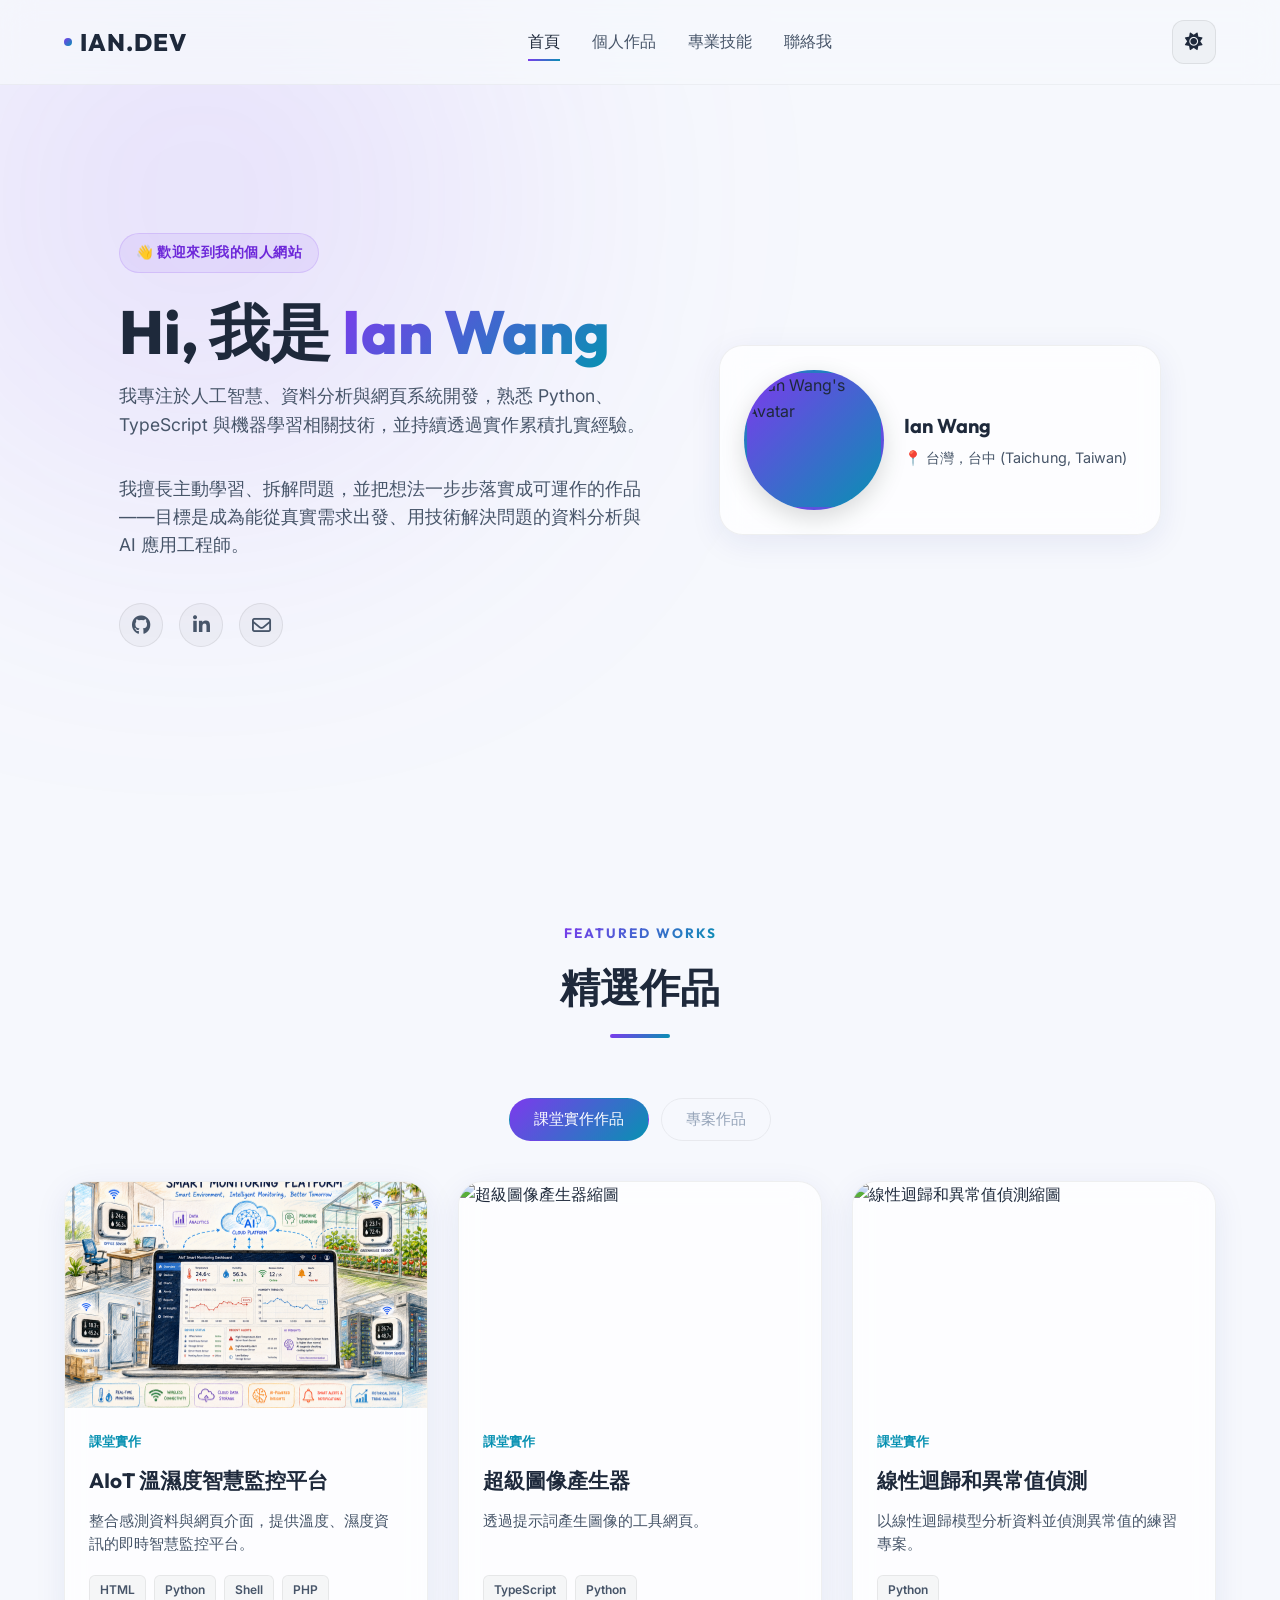
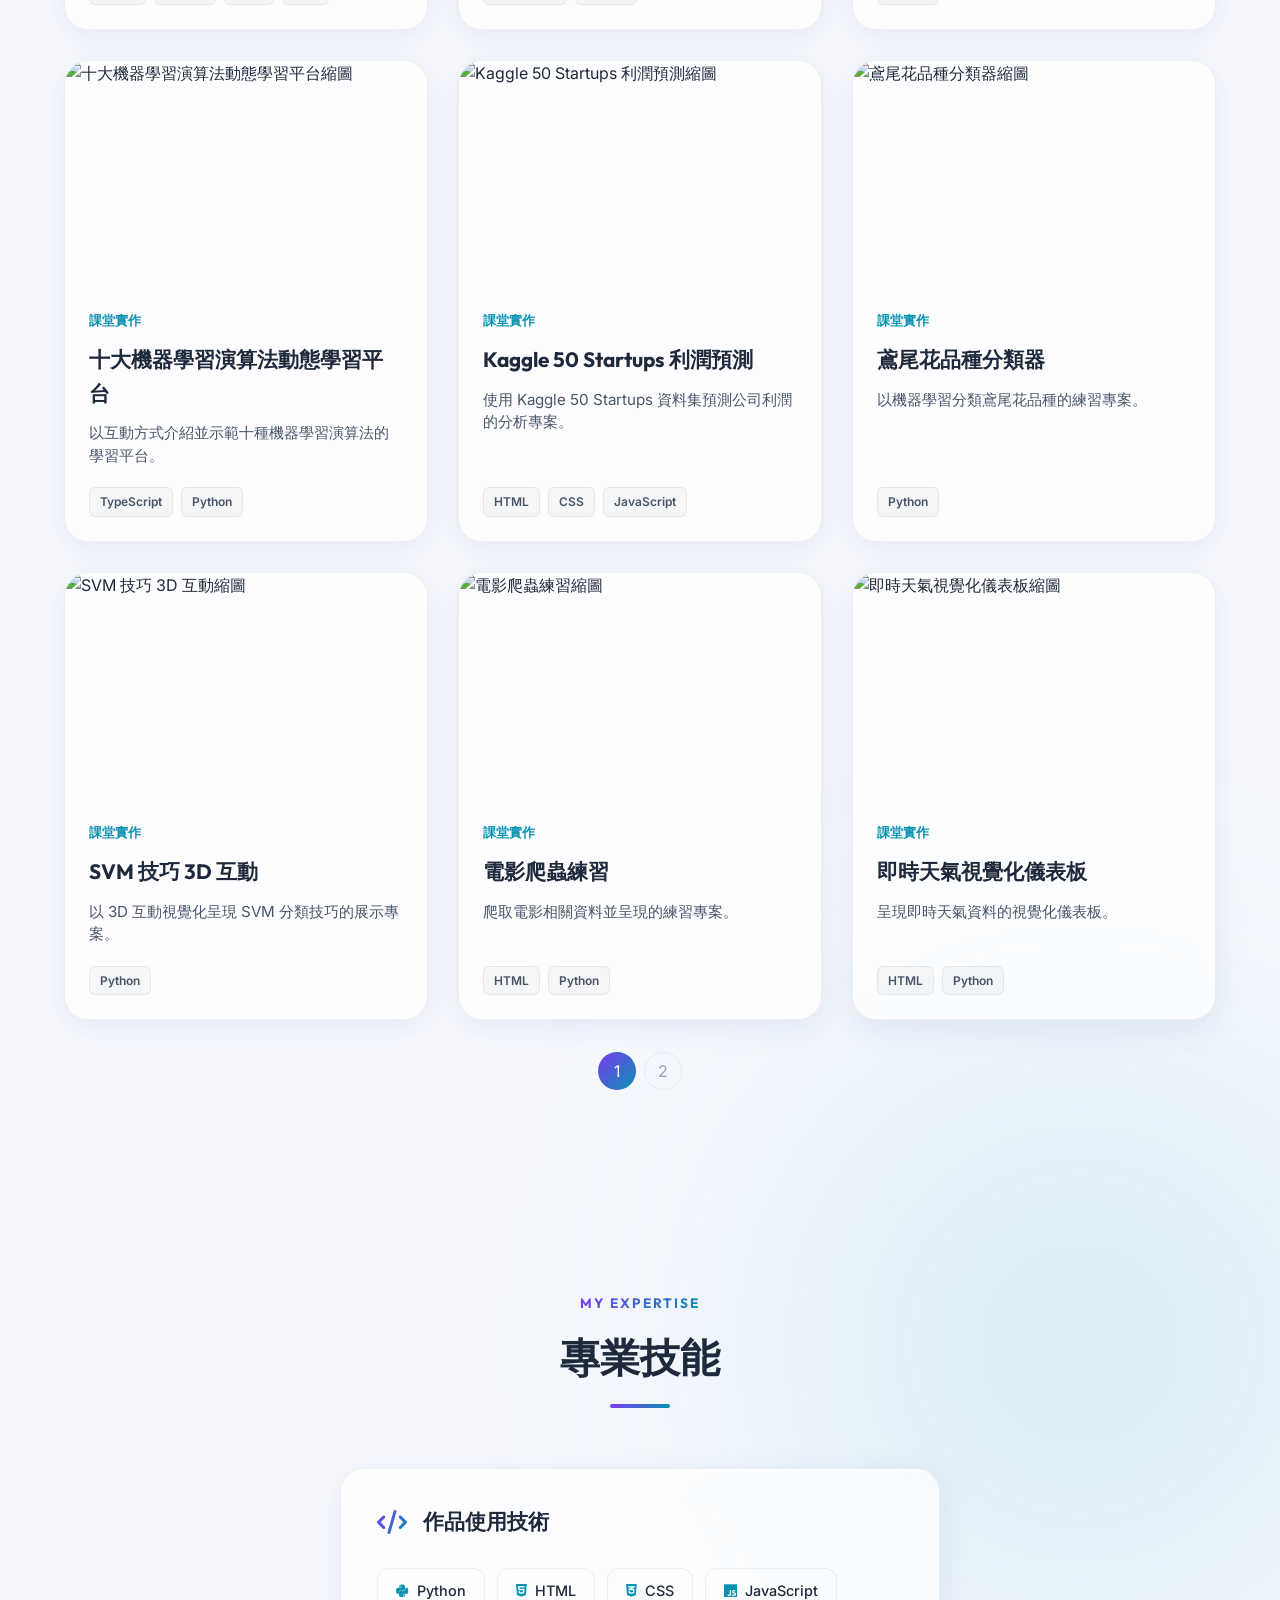
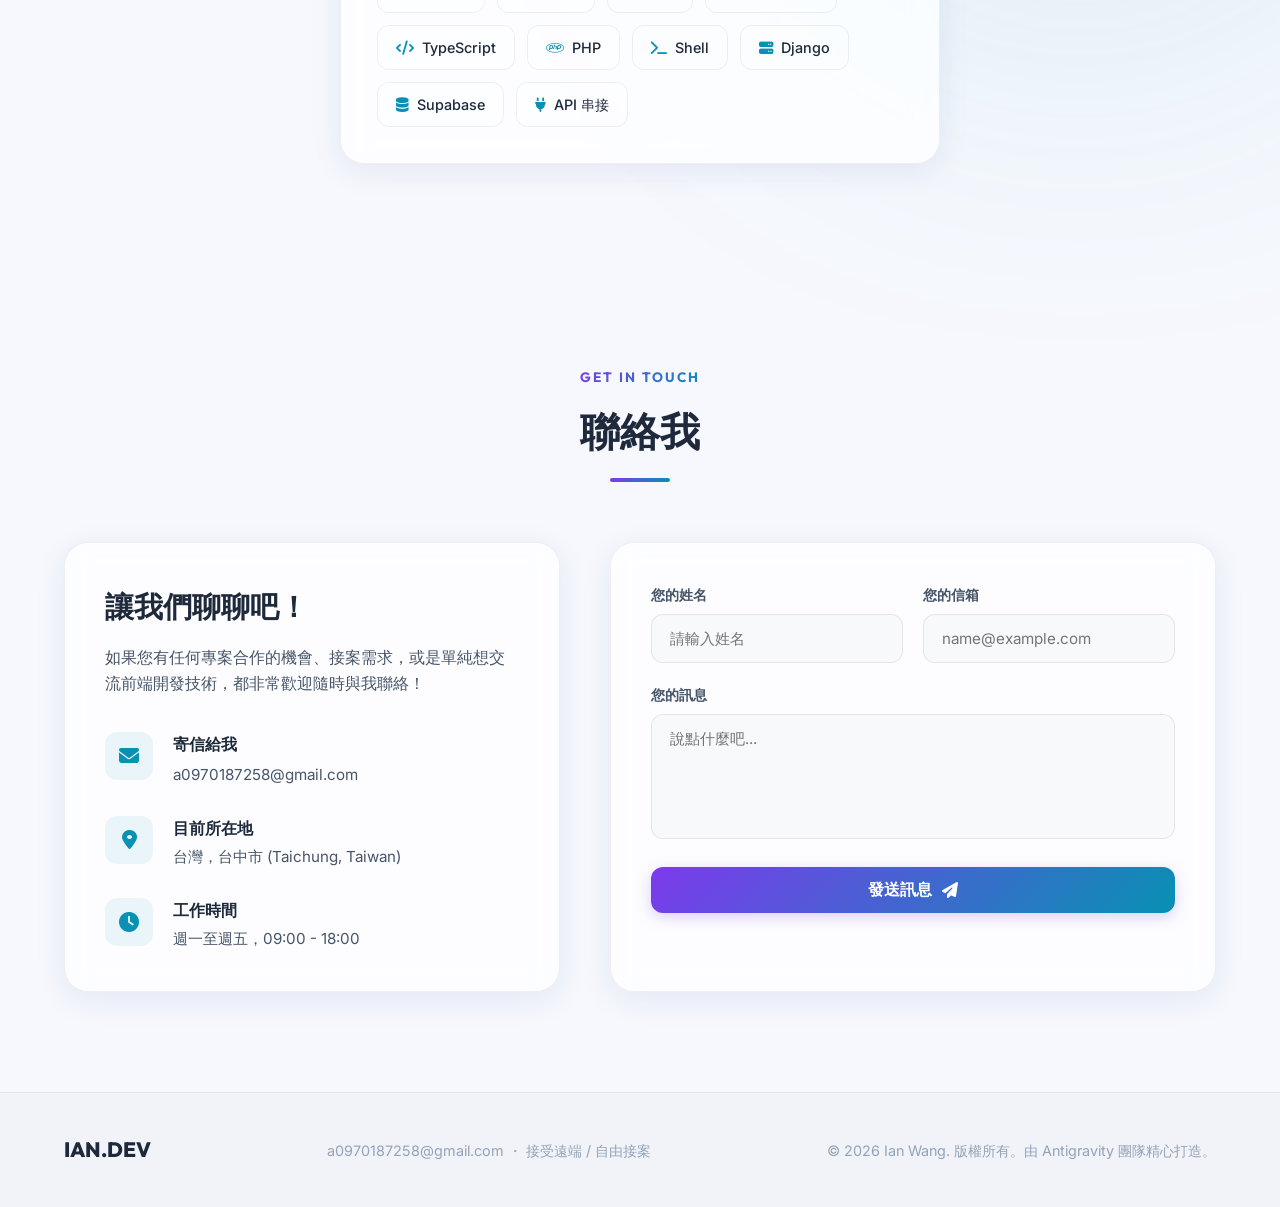
==== index.html @ 64df22e4 "Rename Flappy Bird portfolio project" ====
<!DOCTYPE html>
<html lang="zh-Hant-TW">
<head>
    <meta charset="UTF-8">
    <meta name="viewport" content="width=device-width, initial-scale=1.0">
    <title>Ian Wang | Creative Portfolio</title>
    <meta name="description" content="Ian Wang 的個人創意履歷網站。展示前端開發、UI/UX 設計技能，並包含精美實時時鐘與深淺色主題切換。">
    <!-- Google Fonts -->
    <link rel="preconnect" href="https://fonts.googleapis.com">
    <link rel="preconnect" href="https://fonts.gstatic.com" crossorigin>
    <link href="https://fonts.googleapis.com/css2?family=Inter:wght@300;400;500;600;700&family=Outfit:wght@300;400;500;600;700;800&display=swap" rel="stylesheet">
    <!-- Font Awesome Icons -->
    <link rel="stylesheet" href="https://cdnjs.cloudflare.com/ajax/libs/font-awesome/6.4.0/css/all.min.css">
    <!-- Custom CSS -->
    <link rel="stylesheet" href="style.css">
</head>
<body>
    <!-- Background Elements -->
    <div class="bg-glow bg-glow-1" id="glow-1"></div>
    <div class="bg-glow bg-glow-2" id="glow-2"></div>

    <!-- Header Navigation -->
    <header class="navbar" id="navbar">
        <div class="nav-container">
            <a href="#hero" class="nav-logo" id="header-logo">
                <span class="logo-dot"></span>IAN.DEV
            </a>
            
            <nav class="nav-links" id="nav-menu">
                <a href="#hero" class="nav-link active">首頁</a>
                <a href="#portfolio" class="nav-link">個人作品</a>
                <a href="#skills" class="nav-link">專業技能</a>
                <a href="#contact" class="nav-link">聯絡我</a>
            </nav>

            <div class="nav-actions">
                <button class="theme-btn" id="theme-toggle" aria-label="切換深淺色模式">
                    <i class="fa-solid fa-moon"></i>
                </button>
                <button class="mobile-toggle" id="mobile-menu-toggle" aria-label="開啟選單">
                    <i class="fa-solid fa-bars"></i>
                </button>
            </div>
        </div>
    </header>

    <!-- Hero Section -->
    <section class="hero-section" id="hero">
        <div class="hero-container">
            <!-- Left Content -->
            <div class="hero-content">
                <div class="badge">👋 歡迎來到我的個人網站</div>
                <h1 class="hero-title">
                    Hi, 我是 <span class="gradient-text">Ian Wang</span>
                </h1>
                <p class="hero-description">
                    我專注於人工智慧、資料分析與網頁系統開發，熟悉 Python、TypeScript 與機器學習相關技術，並持續透過實作累積扎實經驗。
                </p>
                <p class="hero-description">
                    我擅長主動學習、拆解問題，並把想法一步步落實成可運作的作品——目標是成為能從真實需求出發、用技術解決問題的資料分析與 AI 應用工程師。
                </p>
                <div class="social-links">
                    <a href="https://github.com" target="_blank" aria-label="GitHub"><i class="fa-brands fa-github"></i></a>
                    <a href="https://linkedin.com" target="_blank" aria-label="LinkedIn"><i class="fa-brands fa-linkedin-in"></i></a>
                    <a href="mailto:a0970187258@gmail.com" aria-label="Email"><i class="fa-regular fa-envelope"></i></a>
                </div>
            </div>

            <!-- Right Visual (Avatar) -->
            <div class="hero-visual">
                <!-- Avatar Card -->
                <div class="avatar-card glass-card">
                    <div class="avatar-wrapper">
                        <img src="IMG_1587.JPG" alt="Ian Wang's Avatar" class="avatar-img">
                    </div>
                    <div class="avatar-info">
                        <h3>Ian Wang</h3>
                        <p>📍 台灣，台中 (Taichung, Taiwan)</p>
                    </div>
                </div>
            </div>
        </div>
    </section>

    <!-- Portfolio Section -->
    <section class="portfolio-section section-padding" id="portfolio">
        <div class="section-container">
            <div class="section-header">
                <span class="section-tag">Featured Works</span>
                <h2 class="section-title">精選作品</h2>
                <div class="section-divider"></div>
            </div>

            <div class="portfolio-tabs">
                <button class="portfolio-tab-btn active" data-tab="tab-classroom">課堂實作作品</button>
                <button class="portfolio-tab-btn" data-tab="tab-project">專案作品</button>
            </div>

            <div class="portfolio-grid" id="tab-classroom">
                <!-- AIoT 智慧監控平台 -->
                <article class="project-card glass-card">
                    <a href="https://aiot-new-five.vercel.app/" target="_blank" rel="noopener" class="project-preview" aria-label="查看 AIoT 溫濕度智慧監控平台">
                        <img src="photo/AIoT 溫濕度智慧監控平台.png" alt="AIoT 溫濕度智慧監控平台縮圖" class="project-thumb-img" loading="lazy">
                        <div class="project-overlay">
                            <span class="project-link"><i class="fa-solid fa-arrow-up-right-from-square"></i></span>
                        </div>
                    </a>
                    <div class="project-info">
                        <div class="project-meta">
                            <span class="project-tag">課堂實作</span>
                        </div>
                        <h3 class="project-title">AIoT 溫濕度智慧監控平台</h3>
                        <p class="project-desc">
                            整合感測資料與網頁介面，提供溫度、濕度資訊的即時智慧監控平台。
                        </p>
                        <div class="project-tech">
                            <span>HTML</span>
                            <span>Python</span>
                            <span>Shell</span>
                            <span>PHP</span>
                        </div>
                    </div>
                </article>

                <!-- 3 -->
                <article class="project-card glass-card">
                    <a href="https://prompt-image-generator.streamlit.app/" target="_blank" rel="noopener" class="project-preview" aria-label="查看專案詳情">
                        <div class="project-overlay">
                            <span class="project-link"><i class="fa-solid fa-arrow-up-right-from-square"></i></span>
                        </div>
                        <img src="photo/超級圖像產生器.png" alt="超級圖像產生器縮圖" class="project-thumb-img" loading="lazy">
                    </a>
                    <div class="project-info">
                        <div class="project-meta">
                            <span class="project-tag">課堂實作</span>
                        </div>
                        <h3 class="project-title">超級圖像產生器</h3>
                        <p class="project-desc">
                            透過提示詞產生圖像的工具網頁。
                        </p>
                        <div class="project-tech">
                            <span>TypeScript</span>
                            <span>Python</span>
                        </div>
                    </div>
                </article>

                <!-- 4 -->
                <article class="project-card glass-card">
                    <a href="https://l6-hw4-ian.streamlit.app/" target="_blank" rel="noopener" class="project-preview" aria-label="查看專案詳情">
                        <div class="project-overlay">
                            <span class="project-link"><i class="fa-solid fa-arrow-up-right-from-square"></i></span>
                        </div>
                        <img src="photo/線性迴歸和異常值偵測(手繪).png" alt="線性迴歸和異常值偵測縮圖" class="project-thumb-img" loading="lazy">
                    </a>
                    <div class="project-info">
                        <div class="project-meta">
                            <span class="project-tag">課堂實作</span>
                        </div>
                        <h3 class="project-title">線性迴歸和異常值偵測</h3>
                        <p class="project-desc">
                            以線性迴歸模型分析資料並偵測異常值的練習專案。
                        </p>
                        <div class="project-tech">
                            <span>Python</span>
                        </div>
                    </div>
                </article>

                <!-- 5 -->
                <article class="project-card glass-card">
                    <a href="https://l6-hw-5-machine-learning.vercel.app" target="_blank" rel="noopener" class="project-preview" aria-label="查看專案詳情">
                        <div class="project-overlay">
                            <span class="project-link"><i class="fa-solid fa-arrow-up-right-from-square"></i></span>
                        </div>
                        <img src="photo/十大機器學習演算法動態學習平台.png" alt="十大機器學習演算法動態學習平台縮圖" class="project-thumb-img" loading="lazy">
                    </a>
                    <div class="project-info">
                        <div class="project-meta">
                            <span class="project-tag">課堂實作</span>
                        </div>
                        <h3 class="project-title">十大機器學習演算法動態學習平台</h3>
                        <p class="project-desc">
                            以互動方式介紹並示範十種機器學習演算法的學習平台。
                        </p>
                        <div class="project-tech">
                            <span>TypeScript</span>
                            <span>Python</span>
                        </div>
                    </div>
                </article>

                <!-- 6 -->
                <article class="project-card glass-card">
                    <a href="https://ian0629082.github.io/Kaggle-50-Startups-Profit-Prediction/" target="_blank" rel="noopener" class="project-preview" aria-label="查看專案詳情">
                        <div class="project-overlay">
                            <span class="project-link"><i class="fa-solid fa-arrow-up-right-from-square"></i></span>
                        </div>
                        <img src="photo/Kaggle 50 Startups 利潤預測面板.png" alt="Kaggle 50 Startups 利潤預測縮圖" class="project-thumb-img" loading="lazy">
                    </a>
                    <div class="project-info">
                        <div class="project-meta">
                            <span class="project-tag">課堂實作</span>
                        </div>
                        <h3 class="project-title">Kaggle 50 Startups 利潤預測</h3>
                        <p class="project-desc">
                            使用 Kaggle 50 Startups 資料集預測公司利潤的分析專案。
                        </p>
                        <div class="project-tech">
                            <span>HTML</span>
                            <span>CSS</span>
                            <span>JavaScript</span>
                        </div>
                    </div>
                </article>

                <!-- 7 -->
                <article class="project-card glass-card">
                    <a href="https://l-11-lris-classification.streamlit.app/" target="_blank" rel="noopener" class="project-preview" aria-label="查看專案詳情">
                        <div class="project-overlay">
                            <span class="project-link"><i class="fa-solid fa-arrow-up-right-from-square"></i></span>
                        </div>
                        <img src="photo/鳶尾花品種分類器.png" alt="鳶尾花品種分類器縮圖" class="project-thumb-img" loading="lazy">
                    </a>
                    <div class="project-info">
                        <div class="project-meta">
                            <span class="project-tag">課堂實作</span>
                        </div>
                        <h3 class="project-title">鳶尾花品種分類器</h3>
                        <p class="project-desc">
                            以機器學習分類鳶尾花品種的練習專案。
                        </p>
                        <div class="project-tech">
                            <span>Python</span>
                        </div>
                    </div>
                </article>

                <!-- 8 -->
                <article class="project-card glass-card">
                    <a href="https://l13-svmdemo.streamlit.app/" target="_blank" rel="noopener" class="project-preview" aria-label="查看專案詳情">
                        <div class="project-overlay">
                            <span class="project-link"><i class="fa-solid fa-arrow-up-right-from-square"></i></span>
                        </div>
                        <img src="photo/SVM技巧3D互動.png" alt="SVM 技巧 3D 互動縮圖" class="project-thumb-img" loading="lazy">
                    </a>
                    <div class="project-info">
                        <div class="project-meta">
                            <span class="project-tag">課堂實作</span>
                        </div>
                        <h3 class="project-title">SVM 技巧 3D 互動</h3>
                        <p class="project-desc">
                            以 3D 互動視覺化呈現 SVM 分類技巧的展示專案。
                        </p>
                        <div class="project-tech">
                            <span>Python</span>
                        </div>
                    </div>
                </article>

                <!-- 9 -->
                <article class="project-card glass-card">
                    <a href="https://dic9-moviecrawler-practise.vercel.app/" target="_blank" rel="noopener" class="project-preview" aria-label="查看專案詳情">
                        <div class="project-overlay">
                            <span class="project-link"><i class="fa-solid fa-arrow-up-right-from-square"></i></span>
                        </div>
                        <img src="photo/電影爬蟲練習.png" alt="電影爬蟲練習縮圖" class="project-thumb-img" loading="lazy">
                    </a>
                    <div class="project-info">
                        <div class="project-meta">
                            <span class="project-tag">課堂實作</span>
                        </div>
                        <h3 class="project-title">電影爬蟲練習</h3>
                        <p class="project-desc">
                            爬取電影相關資料並呈現的練習專案。
                        </p>
                        <div class="project-tech">
                            <span>HTML</span>
                            <span>Python</span>
                        </div>
                    </div>
                </article>

                <!-- 10 -->
                <article class="project-card glass-card">
                    <a href="https://hw-10-weather-windy.vercel.app/" target="_blank" rel="noopener" class="project-preview" aria-label="查看專案詳情">
                        <div class="project-overlay">
                            <span class="project-link"><i class="fa-solid fa-arrow-up-right-from-square"></i></span>
                        </div>
                        <img src="photo/即時天氣視覺化儀表板1.png" alt="即時天氣視覺化儀表板縮圖" class="project-thumb-img" loading="lazy">
                    </a>
                    <div class="project-info">
                        <div class="project-meta">
                            <span class="project-tag">課堂實作</span>
                        </div>
                        <h3 class="project-title">即時天氣視覺化儀表板</h3>
                        <p class="project-desc">
                            呈現即時天氣資料的視覺化儀表板。
                        </p>
                        <div class="project-tech">
                            <span>HTML</span>
                            <span>Python</span>
                        </div>
                    </div>
                </article>

                <!-- 11 -->
                <article class="project-card glass-card">
                    <a href="https://ian0629082.github.io/Flappy-Bird-AI/" target="_blank" rel="noopener" class="project-preview" aria-label="查看 Flappy-Bird-Neuro">
                        <div class="project-placeholder-img proj-img-2">
                            <i class="fa-solid fa-dove project-icon" aria-hidden="true"></i>
                        </div>
                        <div class="project-overlay">
                            <span class="project-link"><i class="fa-solid fa-arrow-up-right-from-square"></i></span>
                        </div>
                    </a>
                    <div class="project-info">
                        <div class="project-meta">
                            <span class="project-tag">課堂實作</span>
                        </div>
                        <h3 class="project-title">Flappy-Bird-Neuro</h3>
                        <p class="project-desc">
                            結合 AI 與網頁技術打造的 Flappy Bird 遊戲實作。
                        </p>
                        <div class="project-tech">
                            <span>HTML</span>
                            <span>Python</span>
                        </div>
                    </div>
                </article>
            </div>
            <nav class="portfolio-pagination" id="classroom-pagination" aria-label="課堂實作作品頁碼"></nav>

            <div class="portfolio-grid" id="tab-project" hidden>
                <!-- Carbon Insight AI -->
                <article class="project-card glass-card">
                    <a href="https://carbon-insight-ai.streamlit.app/" target="_blank" rel="noopener" class="project-preview" aria-label="查看碳排資料管理與去識別準備工具">
                        <img src="photo/碳排資料管理與去識別準備工具.png" alt="碳排資料管理與去識別準備工具縮圖" class="project-thumb-img" loading="lazy">
                        <div class="project-overlay">
                            <span class="project-link"><i class="fa-solid fa-arrow-up-right-from-square"></i></span>
                        </div>
                    </a>
                    <div class="project-info">
                        <div class="project-meta">
                            <span class="project-tag">專案作品</span>
                        </div>
                        <h3 class="project-title">碳排資料管理與去識別準備工具</h3>
                        <p class="project-desc">
                            協助整理碳排資料並進行去識別化準備的 Python 網頁工具。
                        </p>
                        <div class="project-tech">
                            <span>Python</span>
                        </div>
                    </div>
                </article>

                <!-- 11 -->
                <article class="project-card glass-card">
                    <a href="https://realty-price-valuation.vercel.app/" target="_blank" rel="noopener" class="project-preview" aria-label="查看專案詳情">
                        <div class="project-overlay">
                            <span class="project-link"><i class="fa-solid fa-arrow-up-right-from-square"></i></span>
                        </div>
                        <img src="photo/行情與土地評估.png" alt="行情與土地評估縮圖" class="project-thumb-img" loading="lazy">
                    </a>
                    <div class="project-info">
                        <div class="project-meta">
                            <span class="project-tag">專案作品</span>
                        </div>
                        <h3 class="project-title">行情與土地評估</h3>
                        <p class="project-desc">
                            提供不動產行情與土地評估資訊的網頁應用。
                        </p>
                        <div class="project-tech">
                            <span>TypeScript</span>
                            <span>CSS</span>
                            <span>JavaScript</span>
                        </div>
                    </div>
                </article>

                <!-- MoodFood AI -->
                <article class="project-card glass-card">
                    <a href="https://moodfood.ai-future2026.com/login/" target="_blank" rel="noopener" class="project-preview" aria-label="查看 MoodFood AI 智慧餐廳推薦與飲食紀錄系統">
                        <div class="project-placeholder-img proj-img-3">
                            <i class="fa-solid fa-utensils project-icon" aria-hidden="true"></i>
                        </div>
                        <div class="project-overlay">
                            <span class="project-link"><i class="fa-solid fa-arrow-up-right-from-square"></i></span>
                        </div>
                    </a>
                    <div class="project-info">
                        <div class="project-meta">
                            <span class="project-tag">專案作品</span>
                        </div>
                        <h3 class="project-title">MoodFood AI 智慧餐廳推薦與飲食紀錄系統</h3>
                        <p class="project-desc">
                            結合情緒與飲食偏好，提供智慧餐廳推薦及個人飲食紀錄功能。
                        </p>
                        <div class="project-tech">
                            <span>Python</span>
                            <span>Django</span>
                            <span>Supabase</span>
                            <span>HTML</span>
                            <span>CSS</span>
                            <span>JavaScript</span>
                            <span>API 串接</span>
                        </div>
                    </div>
                </article>
            </div>
        </div>
    </section>

    <!-- Skills Section -->
    <section class="skills-section section-padding" id="skills">
        <div class="section-container">
            <div class="section-header">
                <span class="section-tag">My Expertise</span>
                <h2 class="section-title">專業技能</h2>
                <div class="section-divider"></div>
            </div>

            <div class="skills-grid">
                <!-- Core Technology -->
                <div class="skills-category glass-card">
                    <div class="category-header">
                        <i class="fa-solid fa-code category-icon"></i>
                        <h3>作品使用技術</h3>
                    </div>
                    <div class="skill-chips">
                        <span class="skill-chip"><i class="fa-brands fa-python"></i>Python</span>
                        <span class="skill-chip"><i class="fa-brands fa-html5"></i>HTML</span>
                        <span class="skill-chip"><i class="fa-brands fa-css3-alt"></i>CSS</span>
                        <span class="skill-chip"><i class="fa-brands fa-js"></i>JavaScript</span>
                        <span class="skill-chip"><i class="fa-solid fa-code"></i>TypeScript</span>
                        <span class="skill-chip"><i class="fa-brands fa-php"></i>PHP</span>
                        <span class="skill-chip"><i class="fa-solid fa-terminal"></i>Shell</span>
                        <span class="skill-chip"><i class="fa-solid fa-server"></i>Django</span>
                        <span class="skill-chip"><i class="fa-solid fa-database"></i>Supabase</span>
                        <span class="skill-chip"><i class="fa-solid fa-plug"></i>API 串接</span>
                    </div>
                </div>
            </div>
        </div>
    </section>

    <!-- Contact Section -->
    <section class="contact-section section-padding" id="contact">
        <div class="section-container">
            <div class="section-header">
                <span class="section-tag">Get In Touch</span>
                <h2 class="section-title">聯絡我</h2>
                <div class="section-divider"></div>
            </div>

            <div class="contact-grid">
                <!-- Contact Info -->
                <div class="contact-info-card glass-card">
                    <h3>讓我們聊聊吧！</h3>
                    <p class="contact-lead">
                        如果您有任何專案合作的機會、接案需求，或是單純想交流前端開發技術，都非常歡迎隨時與我聯絡！
                    </p>
                    
                    <div class="contact-details">
                        <div class="detail-item">
                            <div class="detail-icon"><i class="fa-solid fa-envelope"></i></div>
                            <div class="detail-content">
                                <h4>寄信給我</h4>
                                <a href="mailto:a0970187258@gmail.com">a0970187258@gmail.com</a>
                            </div>
                        </div>
                        <div class="detail-item">
                            <div class="detail-icon"><i class="fa-solid fa-location-dot"></i></div>
                            <div class="detail-content">
                                <h4>目前所在地</h4>
                                <p>台灣，台中市 (Taichung, Taiwan)</p>
                            </div>
                        </div>
                        <div class="detail-item">
                            <div class="detail-icon"><i class="fa-solid fa-clock"></i></div>
                            <div class="detail-content">
                                <h4>工作時間</h4>
                                <p>週一至週五，09:00 - 18:00</p>
                            </div>
                        </div>
                    </div>
                </div>

                <!-- Contact Form -->
                <div class="contact-form-card glass-card">
                    <form id="contact-form" onsubmit="event.preventDefault(); alert('感謝您的訊息！這只是一個前端展示頁面，訊息並未真正發出。');">
                        <div class="form-row">
                            <div class="form-group">
                                <label for="contact-name">您的姓名</label>
                                <input type="text" id="contact-name" placeholder="請輸入姓名" required>
                            </div>
                            <div class="form-group">
                                <label for="contact-email">您的信箱</label>
                                <input type="email" id="contact-email" placeholder="name@example.com" required>
                            </div>
                        </div>
                        <div class="form-group">
                            <label for="contact-message">您的訊息</label>
                            <textarea id="contact-message" rows="5" placeholder="說點什麼吧..." required></textarea>
                        </div>
                        <button type="submit" class="btn btn-primary btn-block" id="contact-submit">
                            發送訊息 <i class="fa-solid fa-paper-plane"></i>
                        </button>
                    </form>
                </div>
            </div>
        </div>
    </section>

    <!-- Footer -->
    <footer class="footer">
        <div class="footer-container">
            <div class="footer-logo">IAN.DEV</div>
            <p class="footer-info">
                a0970187258@gmail.com ・ 接受遠端 / 自由接案
            </p>
            <p class="footer-copy">
                &copy; 2026 Ian Wang. 版權所有。由 Antigravity 團隊精心打造。
            </p>
        </div>
    </footer>

    <!-- Custom JS -->
    <script src="script.js"></script>
</body>
</html>
---- style.css ----
/* ==========================================================================
   Ian Wang Portfolio - Core CSS Style Sheet
   Includes: Design Tokens, Dark/Light Themes, Glassmorphism, Responsive Grid,
             Micro-animations, and custom Wix-inspired styles.
   ========================================================================== */

/* --------------------------------------------------------------------------
   1. Design System & Variables
   -------------------------------------------------------------------------- */
:root {
    /* Fonts */
    --font-heading: 'Outfit', 'Inter', -apple-system, sans-serif;
    --font-body: 'Inter', -apple-system, sans-serif;

    /* Theme - Dark (Default) */
    --bg-color: #0a0c14;
    --card-bg: rgba(20, 24, 40, 0.55);
    --card-border: rgba(255, 255, 255, 0.08);
    --card-shadow: 0 8px 32px 0 rgba(0, 0, 0, 0.37);
    --text-primary: #f3f4f6;
    --text-secondary: #9ca3af;
    --text-muted: #6b7280;
    
    --primary-gradient: linear-gradient(135deg, #a855f7 0%, #06b6d4 100%);
    --secondary-gradient: linear-gradient(135deg, #ec4899 0%, #8b5cf6 100%);
    --glow-color-1: rgba(168, 85, 247, 0.25);
    --glow-color-2: rgba(6, 182, 212, 0.25);

    --nav-bg: rgba(10, 12, 20, 0.7);
    --nav-border: rgba(255, 255, 255, 0.05);

    --btn-primary-bg: var(--primary-gradient);
    --btn-secondary-bg: rgba(255, 255, 255, 0.05);
    --btn-secondary-border: rgba(255, 255, 255, 0.1);
    --btn-text: #ffffff;

    --input-bg: rgba(255, 255, 255, 0.03);
    --input-border: rgba(255, 255, 255, 0.1);
    --input-focus-border: #06b6d4;
    --input-focus-shadow: rgba(6, 182, 212, 0.25);

    /* Transitions */
    --transition-fast: 0.2s cubic-bezier(0.4, 0, 0.2, 1);
    --transition-normal: 0.4s cubic-bezier(0.4, 0, 0.2, 1);
    --transition-slow: 0.8s cubic-bezier(0.4, 0, 0.2, 1);
}

/* Light Theme Variables */
body.light-theme {
    --bg-color: #f6f8fd;
    --card-bg: rgba(255, 255, 255, 0.75);
    --card-border: rgba(0, 0, 0, 0.06);
    --card-shadow: 0 8px 32px 0 rgba(31, 38, 135, 0.08);
    --text-primary: #1e293b;
    --text-secondary: #475569;
    --text-muted: #94a3b8;
    
    --primary-gradient: linear-gradient(135deg, #7c3aed 0%, #0891b2 100%);
    --secondary-gradient: linear-gradient(135deg, #db2777 0%, #7c3aed 100%);
    --glow-color-1: rgba(124, 58, 237, 0.12);
    --glow-color-2: rgba(8, 145, 178, 0.12);

    --nav-bg: rgba(246, 248, 253, 0.75);
    --nav-border: rgba(0, 0, 0, 0.04);

    --btn-primary-bg: var(--primary-gradient);
    --btn-secondary-bg: rgba(0, 0, 0, 0.03);
    --btn-secondary-border: rgba(0, 0, 0, 0.08);
    --btn-text: #ffffff;

    --input-bg: rgba(0, 0, 0, 0.02);
    --input-border: rgba(0, 0, 0, 0.08);
    --input-focus-border: #0891b2;
    --input-focus-shadow: rgba(8, 145, 178, 0.18);
}

/* --------------------------------------------------------------------------
   2. Reset & Global Styles
   -------------------------------------------------------------------------- */
* {
    margin: 0;
    padding: 0;
    box-sizing: border-box;
    outline: none;
}

html {
    scroll-behavior: smooth;
    scroll-padding-top: 80px; /* Offset for sticky nav */
}

body {
    background-color: var(--bg-color);
    color: var(--text-primary);
    font-family: var(--font-body);
    line-height: 1.6;
    overflow-x: hidden;
    transition: background-color var(--transition-normal), color var(--transition-normal);
    position: relative;
    min-height: 100vh;
}

/* Global Glowing Background Decors */
.bg-glow {
    position: absolute;
    width: 600px;
    height: 600px;
    border-radius: 50%;
    filter: blur(140px);
    z-index: -1;
    pointer-events: none;
    transition: background-color var(--transition-normal);
}

.bg-glow-1 {
    top: -100px;
    left: -100px;
    background-color: var(--glow-color-1);
    animation: floatGlow 15s ease-in-out infinite alternate;
}

.bg-glow-2 {
    top: 60%;
    right: -100px;
    background-color: var(--glow-color-2);
    animation: floatGlow 20s ease-in-out infinite alternate-reverse;
}

@keyframes floatGlow {
    0% {
        transform: translate(0, 0) scale(1);
    }
    100% {
        transform: translate(60px, 40px) scale(1.1);
    }
}

a {
    color: inherit;
    text-decoration: none;
    transition: var(--transition-fast);
}

ul {
    list-style: none;
}

img {
    max-width: 100%;
    display: block;
}

/* --------------------------------------------------------------------------
   3. Reuseable Utilities
   -------------------------------------------------------------------------- */
.glass-card {
    background: var(--card-bg);
    backdrop-filter: blur(14px) saturate(170%);
    -webkit-backdrop-filter: blur(14px) saturate(170%);
    border: 1px solid var(--card-border);
    border-radius: 24px;
    box-shadow: var(--card-shadow);
    transition: transform var(--transition-normal), box-shadow var(--transition-normal), border-color var(--transition-normal);
}

.glass-card:hover {
    border-color: rgba(255, 255, 255, 0.15);
}

body.light-theme .glass-card:hover {
    border-color: rgba(0, 0, 0, 0.12);
}

.gradient-text {
    background: var(--primary-gradient);
    -webkit-background-clip: text;
    -webkit-text-fill-color: transparent;
    background-clip: text;
    color: transparent;
}

.btn {
    display: inline-flex;
    align-items: center;
    justify-content: center;
    gap: 10px;
    padding: 12px 28px;
    font-family: var(--font-heading);
    font-weight: 600;
    font-size: 1rem;
    border-radius: 12px;
    cursor: pointer;
    transition: all var(--transition-normal);
    border: none;
}

.btn-primary {
    background: var(--btn-primary-bg);
    color: var(--btn-text);
    box-shadow: 0 4px 15px rgba(124, 58, 237, 0.25);
}

.btn-primary:hover {
    transform: translateY(-3px);
    box-shadow: 0 8px 25px rgba(124, 58, 237, 0.4);
}

.btn-secondary {
    background: var(--btn-secondary-bg);
    color: var(--text-primary);
    border: 1px solid var(--btn-secondary-border);
    backdrop-filter: blur(5px);
}

.btn-secondary:hover {
    background: rgba(255, 255, 255, 0.1);
    transform: translateY(-3px);
}

body.light-theme .btn-secondary:hover {
    background: rgba(0, 0, 0, 0.05);
}

.btn-block {
    width: 100%;
}

.section-padding {
    padding: 100px 0;
}

.section-container {
    max-width: 1200px;
    margin: 0 auto;
    padding: 0 24px;
}

.section-header {
    text-align: center;
    margin-bottom: 60px;
}

.section-tag {
    font-family: var(--font-heading);
    font-weight: 700;
    font-size: 0.85rem;
    text-transform: uppercase;
    letter-spacing: 2px;
    background: var(--primary-gradient);
    -webkit-background-clip: text;
    -webkit-text-fill-color: transparent;
    display: inline-block;
    margin-bottom: 10px;
}

.section-title {
    font-family: var(--font-heading);
    font-weight: 800;
    font-size: 2.5rem;
    color: var(--text-primary);
}

.section-divider {
    width: 60px;
    height: 4px;
    background: var(--primary-gradient);
    margin: 15px auto 0;
    border-radius: 2px;
}

/* --------------------------------------------------------------------------
   4. Navbar Header
   -------------------------------------------------------------------------- */
.navbar {
    position: fixed;
    top: 0;
    left: 0;
    width: 100%;
    z-index: 100;
    background: var(--nav-bg);
    border-bottom: 1px solid var(--nav-border);
    backdrop-filter: blur(16px);
    -webkit-backdrop-filter: blur(16px);
    transition: all var(--transition-normal);
}

.navbar.scrolled {
    padding: 10px 0;
    box-shadow: 0 10px 30px rgba(0, 0, 0, 0.1);
}

.nav-container {
    max-width: 1200px;
    margin: 0 auto;
    padding: 20px 24px;
    display: flex;
    justify-content: space-between;
    align-items: center;
    transition: padding var(--transition-normal);
}

.navbar.scrolled .nav-container {
    padding: 12px 24px;
}

.nav-logo {
    font-family: var(--font-heading);
    font-weight: 800;
    font-size: 1.5rem;
    letter-spacing: 1px;
    color: var(--text-primary);
    display: flex;
    align-items: center;
    gap: 8px;
}

.logo-dot {
    width: 8px;
    height: 8px;
    border-radius: 50%;
    background: var(--primary-gradient);
}

.nav-links {
    display: flex;
    gap: 32px;
}

.nav-link {
    font-weight: 500;
    color: var(--text-secondary);
    position: relative;
    padding: 6px 0;
}

.nav-link:hover, .nav-link.active {
    color: var(--text-primary);
}

.nav-link::after {
    content: '';
    position: absolute;
    bottom: 0;
    left: 50%;
    width: 0;
    height: 2px;
    background: var(--primary-gradient);
    transition: width var(--transition-fast) ease, left var(--transition-fast) ease;
}

.nav-link:hover::after, .nav-link.active::after {
    width: 100%;
    left: 0;
}

.nav-actions {
    display: flex;
    align-items: center;
    gap: 16px;
}

.theme-btn, .mobile-toggle {
    background: var(--btn-secondary-bg);
    border: 1px solid var(--btn-secondary-border);
    color: var(--text-primary);
    width: 44px;
    height: 44px;
    border-radius: 12px;
    display: flex;
    align-items: center;
    justify-content: center;
    cursor: pointer;
    font-size: 1.1rem;
    transition: all var(--transition-fast);
}

.theme-btn:hover, .mobile-toggle:hover {
    background: rgba(255, 255, 255, 0.1);
    transform: scale(1.05);
}

body.light-theme .theme-btn:hover, body.light-theme .mobile-toggle:hover {
    background: rgba(0, 0, 0, 0.05);
}

.mobile-toggle {
    display: none;
}

/* --------------------------------------------------------------------------
   5. Hero Section
   -------------------------------------------------------------------------- */
.hero-section {
    position: relative;
    padding-top: 160px;
    padding-bottom: 100px;
    min-height: calc(100vh - 80px);
    display: flex;
    align-items: center;
}

.hero-container {
    max-width: 1200px;
    margin: 0 auto;
    padding: 0 24px;
    display: grid;
    grid-template-columns: 1.1fr 0.9fr;
    gap: 60px;
    align-items: center;
}

.hero-content {
    display: flex;
    flex-direction: column;
    align-items: flex-start;
}

.badge {
    padding: 8px 16px;
    background: rgba(168, 85, 247, 0.1);
    border: 1px solid rgba(168, 85, 247, 0.2);
    color: #c084fc;
    border-radius: 100px;
    font-size: 0.85rem;
    font-weight: 600;
    margin-bottom: 24px;
    font-family: var(--font-heading);
    letter-spacing: 0.5px;
}

body.light-theme .badge {
    background: rgba(124, 58, 237, 0.08);
    color: #6d28d9;
    border-color: rgba(124, 58, 237, 0.15);
}

.hero-title {
    font-family: var(--font-heading);
    font-weight: 800;
    font-size: 3.8rem;
    line-height: 1.15;
    margin-bottom: 16px;
}

.hero-description {
    font-size: 1.1rem;
    color: var(--text-secondary);
    margin-bottom: 36px;
    max-width: 540px;
}

/* Right Visual Area */
.hero-visual {
    display: flex;
    flex-direction: column;
    gap: 30px;
    position: relative;
}

/* Avatar Card Styling */
.avatar-card {
    padding: 24px;
    display: flex;
    align-items: center;
    gap: 20px;
}

.avatar-wrapper {
    width: 140px;
    height: 140px;
    border-radius: 50%;
    overflow: hidden;
    border: 3px solid transparent;
    background-image: var(--primary-gradient);
    background-clip: border-box;
    box-shadow: 0 8px 24px rgba(0, 0, 0, 0.15);
}

.avatar-img {
    width: 100%;
    height: 100%;
    object-fit: cover;
    transition: transform var(--transition-normal);
}

.avatar-card:hover .avatar-img {
    transform: scale(1.1);
}

.avatar-info h3 {
    font-family: var(--font-heading);
    font-size: 1.25rem;
    margin-bottom: 4px;
}

.avatar-info p {
    font-size: 0.9rem;
    color: var(--text-secondary);
}

/* --------------------------------------------------------------------------
   6. About Section
   -------------------------------------------------------------------------- */
.about-stats-card {
    display: flex;
    flex-direction: column;
    justify-content: space-around;
    padding: 40px;
    text-align: center;
    background: linear-gradient(135deg, rgba(168, 85, 247, 0.05) 0%, rgba(6, 182, 212, 0.05) 100%);
    border-color: rgba(6, 182, 212, 0.15);
}

.stat-box {
    padding: 20px 0;
}

.stat-box:not(:last-child) {
    border-bottom: 1px solid var(--card-border);
}

.stat-number {
    font-family: var(--font-heading);
    font-size: 3.5rem;
    font-weight: 800;
    display: block;
    line-height: 1;
    margin-bottom: 8px;
    background: var(--primary-gradient);
    -webkit-background-clip: text;
    -webkit-text-fill-color: transparent;
}

.stat-label {
    font-size: 0.95rem;
    font-weight: 600;
    color: var(--text-secondary);
}

/* --------------------------------------------------------------------------
   7. Skills Section
   -------------------------------------------------------------------------- */
.skills-grid {
    display: grid;
    grid-template-columns: 1fr;
    max-width: 600px;
    margin: 0 auto;
    gap: 30px;
}

.skills-category {
    padding: 36px;
    display: flex;
    flex-direction: column;
}

.category-header {
    display: flex;
    align-items: center;
    gap: 16px;
    margin-bottom: 30px;
}

.category-icon {
    font-size: 1.5rem;
    background: var(--primary-gradient);
    -webkit-background-clip: text;
    -webkit-text-fill-color: transparent;
}

.category-header h3 {
    font-family: var(--font-heading);
    font-size: 1.3rem;
    font-weight: 700;
}

.skill-chips {
    display: flex;
    flex-wrap: wrap;
    gap: 12px;
}

.skill-chip {
    padding: 10px 18px;
    background: rgba(255, 255, 255, 0.03);
    border: 1px solid var(--card-border);
    border-radius: 12px;
    font-size: 0.9rem;
    font-weight: 500;
    display: inline-flex;
    align-items: center;
    gap: 8px;
    transition: all var(--transition-fast);
}

.skill-chip i {
    color: #06b6d4;
}

body.light-theme .skill-chip i {
    color: #0891b2;
}

.skill-chip:hover {
    background: rgba(255, 255, 255, 0.08);
    transform: translateY(-2px);
    border-color: rgba(6, 182, 212, 0.3);
    box-shadow: 0 4px 12px rgba(6, 182, 212, 0.15);
}

body.light-theme .skill-chip:hover {
    background: rgba(0, 0, 0, 0.02);
}

/* --------------------------------------------------------------------------
   8. Portfolio Section
   -------------------------------------------------------------------------- */
.portfolio-tabs {
    display: flex;
    justify-content: center;
    gap: 12px;
    margin-bottom: 40px;
}

.portfolio-tab-btn {
    padding: 10px 24px;
    border-radius: 999px;
    border: 1px solid var(--card-border);
    background: transparent;
    color: var(--text-muted);
    font-family: var(--font-body);
    font-size: 0.95rem;
    font-weight: 500;
    cursor: pointer;
    transition: all var(--transition-fast) ease;
}

.portfolio-tab-btn:hover {
    color: var(--text-primary);
    border-color: #06b6d4;
}

.portfolio-tab-btn.active {
    background: var(--primary-gradient);
    border-color: transparent;
    color: #ffffff;
}

.portfolio-grid {
    display: grid;
    grid-template-columns: repeat(3, 1fr);
    gap: 30px;
}

.portfolio-grid[hidden] {
    display: none;
}

/* 作品卡本身也會在切換頁碼時使用 hidden，需覆蓋卡片的 display: flex。 */
.project-card[hidden] {
    display: none !important;
}

.portfolio-pagination {
    display: flex;
    justify-content: center;
    gap: 8px;
    margin-top: 32px;
}

.portfolio-page-btn {
    width: 38px;
    height: 38px;
    border: 1px solid var(--card-border);
    border-radius: 50%;
    background: transparent;
    color: var(--text-muted);
    cursor: pointer;
    font: inherit;
    transition: all var(--transition-fast) ease;
}

.portfolio-page-btn:hover,
.portfolio-page-btn.active {
    background: var(--primary-gradient);
    border-color: transparent;
    color: #ffffff;
}

.project-card {
    overflow: hidden;
    display: flex;
    flex-direction: column;
    height: 100%;
}

.project-preview {
    position: relative;
    aspect-ratio: 16 / 10;
    overflow: hidden;
    display: block;
}

.project-thumb-img {
    width: 100%;
    height: 100%;
    object-fit: cover;
    transition: transform var(--transition-normal);
}

/* CSS-only Beautiful Project Placeholders */
.project-placeholder-img {
    width: 100%;
    height: 100%;
    display: flex;
    align-items: center;
    justify-content: center;
    transition: transform var(--transition-normal);
}

.proj-img-1 {
    background: linear-gradient(135deg, #1e1b4b 0%, #311042 100%);
}

.proj-img-2 {
    background: linear-gradient(135deg, #062f4f 0%, #000000 100%);
}

.proj-img-3 {
    background: linear-gradient(135deg, #180026 0%, #451254 100%);
}

body.light-theme .proj-img-1 {
    background: linear-gradient(135deg, #e0e7ff 0%, #fae8ff 100%);
}

body.light-theme .proj-img-2 {
    background: linear-gradient(135deg, #ecfeff 0%, #e0f2fe 100%);
}

body.light-theme .proj-img-3 {
    background: linear-gradient(135deg, #faf5ff 0%, #f3e8ff 100%);
}

.project-icon {
    font-size: 3rem;
    background: var(--primary-gradient);
    -webkit-background-clip: text;
    -webkit-text-fill-color: transparent;
    opacity: 0.8;
}

.project-overlay {
    position: absolute;
    top: 0;
    left: 0;
    width: 100%;
    height: 100%;
    background: rgba(10, 12, 20, 0.7);
    display: flex;
    align-items: center;
    justify-content: center;
    opacity: 0;
    z-index: 2;
    transition: opacity var(--transition-fast) ease;
}

.project-link {
    width: 50px;
    height: 50px;
    border-radius: 50%;
    background: var(--primary-gradient);
    color: #ffffff;
    display: flex;
    align-items: center;
    justify-content: center;
    font-size: 1.25rem;
    transform: scale(0.8);
    transition: transform var(--transition-fast) ease;
}

.project-card:hover .project-overlay {
    opacity: 1;
}

.project-card:hover .project-link {
    transform: scale(1);
}

.project-card:hover .project-placeholder-img,
.project-card:hover .project-thumb-img {
    transform: scale(1.08);
}

.project-info {
    padding: 24px;
    display: flex;
    flex-direction: column;
    flex-grow: 1;
}

.project-meta {
    display: flex;
    justify-content: space-between;
    font-size: 0.8rem;
    font-weight: 600;
    color: var(--text-muted);
    margin-bottom: 12px;
    text-transform: uppercase;
}

.project-tag {
    color: #06b6d4;
}

body.light-theme .project-tag {
    color: #0891b2;
}

.project-title {
    font-family: var(--font-heading);
    font-size: 1.3rem;
    font-weight: 700;
    margin-bottom: 12px;
    color: var(--text-primary);
}

.project-desc {
    font-size: 0.95rem;
    color: var(--text-secondary);
    margin-bottom: 20px;
    flex-grow: 1;
    line-height: 1.5;
}

.project-tech {
    display: flex;
    flex-wrap: wrap;
    gap: 8px;
}

.project-tech span {
    font-size: 0.75rem;
    font-weight: 600;
    padding: 4px 10px;
    background: rgba(255, 255, 255, 0.05);
    border: 1px solid var(--card-border);
    border-radius: 6px;
    color: var(--text-secondary);
}

body.light-theme .project-tech span {
    background: rgba(0, 0, 0, 0.03);
}

/* --------------------------------------------------------------------------
   9. Contact Section
   -------------------------------------------------------------------------- */
.contact-grid {
    display: grid;
    grid-template-columns: 0.9fr 1.1fr;
    gap: 50px;
    align-items: stretch;
}

.contact-info-card {
    padding: 40px;
}

.contact-info-card h3 {
    font-family: var(--font-heading);
    font-size: 1.8rem;
    font-weight: 700;
    margin-bottom: 16px;
}

.contact-lead {
    color: var(--text-secondary);
    margin-bottom: 36px;
}

.contact-details {
    display: flex;
    flex-direction: column;
    gap: 28px;
}

.detail-item {
    display: flex;
    align-items: flex-start;
    gap: 20px;
}

.detail-icon {
    width: 48px;
    height: 48px;
    border-radius: 12px;
    background: rgba(6, 182, 212, 0.1);
    color: #06b6d4;
    display: flex;
    align-items: center;
    justify-content: center;
    font-size: 1.25rem;
}

body.light-theme .detail-icon {
    background: rgba(8, 145, 178, 0.08);
    color: #0891b2;
}

.detail-content h4 {
    font-family: var(--font-heading);
    font-size: 1rem;
    font-weight: 600;
    margin-bottom: 4px;
}

.detail-content p, .detail-content a {
    font-size: 0.95rem;
    color: var(--text-secondary);
}

.detail-content a:hover {
    color: var(--text-primary);
}

/* Contact Form Styling */
.contact-form-card {
    padding: 40px;
}

.form-group {
    margin-bottom: 20px;
}

.form-row {
    display: grid;
    grid-template-columns: 1fr 1fr;
    gap: 20px;
}

.form-group label {
    display: block;
    font-size: 0.9rem;
    font-weight: 600;
    color: var(--text-secondary);
    margin-bottom: 8px;
}

.form-group input, .form-group textarea {
    width: 100%;
    padding: 14px 18px;
    background: var(--input-bg);
    border: 1px solid var(--input-border);
    border-radius: 12px;
    color: var(--text-primary);
    font-family: var(--font-body);
    font-size: 0.95rem;
    transition: all var(--transition-fast);
}

.form-group input:focus, .form-group textarea:focus {
    border-color: var(--input-focus-border);
    box-shadow: 0 0 0 4px var(--input-focus-shadow);
}

.form-group textarea {
    resize: none;
}

/* --------------------------------------------------------------------------
   10. Footer Section
   -------------------------------------------------------------------------- */
.footer {
    border-top: 1px solid var(--card-border);
    background: rgba(10, 12, 20, 0.4);
    padding: 40px 0;
}

body.light-theme .footer {
    background: rgba(0, 0, 0, 0.02);
}

.footer-container {
    max-width: 1200px;
    margin: 0 auto;
    padding: 0 24px;
    display: flex;
    justify-content: space-between;
    align-items: center;
}

.footer-logo {
    font-family: var(--font-heading);
    font-weight: 800;
    font-size: 1.3rem;
    color: var(--text-primary);
}

.footer-copy,
.footer-info {
    font-size: 0.9rem;
    color: var(--text-muted);
}

.social-links {
    display: flex;
    gap: 16px;
    margin-top: 8px;
}

.social-links a {
    width: 44px;
    height: 44px;
    border-radius: 50%;
    background: var(--btn-secondary-bg);
    border: 1px solid var(--btn-secondary-border);
    color: var(--text-secondary);
    display: flex;
    align-items: center;
    justify-content: center;
    font-size: 1.2rem;
}

.social-links a:hover {
    color: var(--text-primary);
    transform: translateY(-3px);
    border-color: rgba(255, 255, 255, 0.2);
    box-shadow: 0 5px 15px rgba(0, 0, 0, 0.2);
}

body.light-theme .social-links a:hover {
    border-color: rgba(0, 0, 0, 0.15);
}

/* --------------------------------------------------------------------------
   11. Responsive Styles (Mobile & Tablet)
   -------------------------------------------------------------------------- */
@media (max-width: 1024px) {
    .hero-container {
        grid-template-columns: 1fr;
        gap: 50px;
    }
    
    .hero-visual {
        max-width: 540px;
        margin: 0 auto;
        width: 100%;
    }

    .skills-grid {
        grid-template-columns: 1fr 1fr;
    }

    .portfolio-grid {
        grid-template-columns: 1fr 1fr;
    }

    .contact-grid {
        grid-template-columns: 1fr;
        gap: 40px;
    }
}

@media (max-width: 768px) {
    .section-padding {
        padding: 70px 0;
    }

    .section-title {
        font-size: 2.1rem;
    }

    .hero-title {
        font-size: 2.8rem;
    }

    .hero-section {
        padding-top: 130px;
    }

    .mobile-toggle {
        display: flex;
    }

    .nav-links {
        position: fixed;
        top: 80px;
        left: -100%;
        width: 100%;
        height: calc(100vh - 80px);
        background: var(--bg-color);
        flex-direction: column;
        align-items: center;
        justify-content: center;
        gap: 36px;
        transition: left 0.4s cubic-bezier(0.4, 0, 0.2, 1);
        z-index: 99;
        border-top: 1px solid var(--nav-border);
    }

    .nav-links.open {
        left: 0;
    }

    .nav-link {
        font-size: 1.3rem;
    }

    .skills-grid {
        grid-template-columns: 1fr;
    }

    .portfolio-grid {
        grid-template-columns: 1fr;
    }

    .form-row {
        grid-template-columns: 1fr;
        gap: 0;
    }

    .footer-container {
        flex-direction: column;
        gap: 20px;
        text-align: center;
    }
}
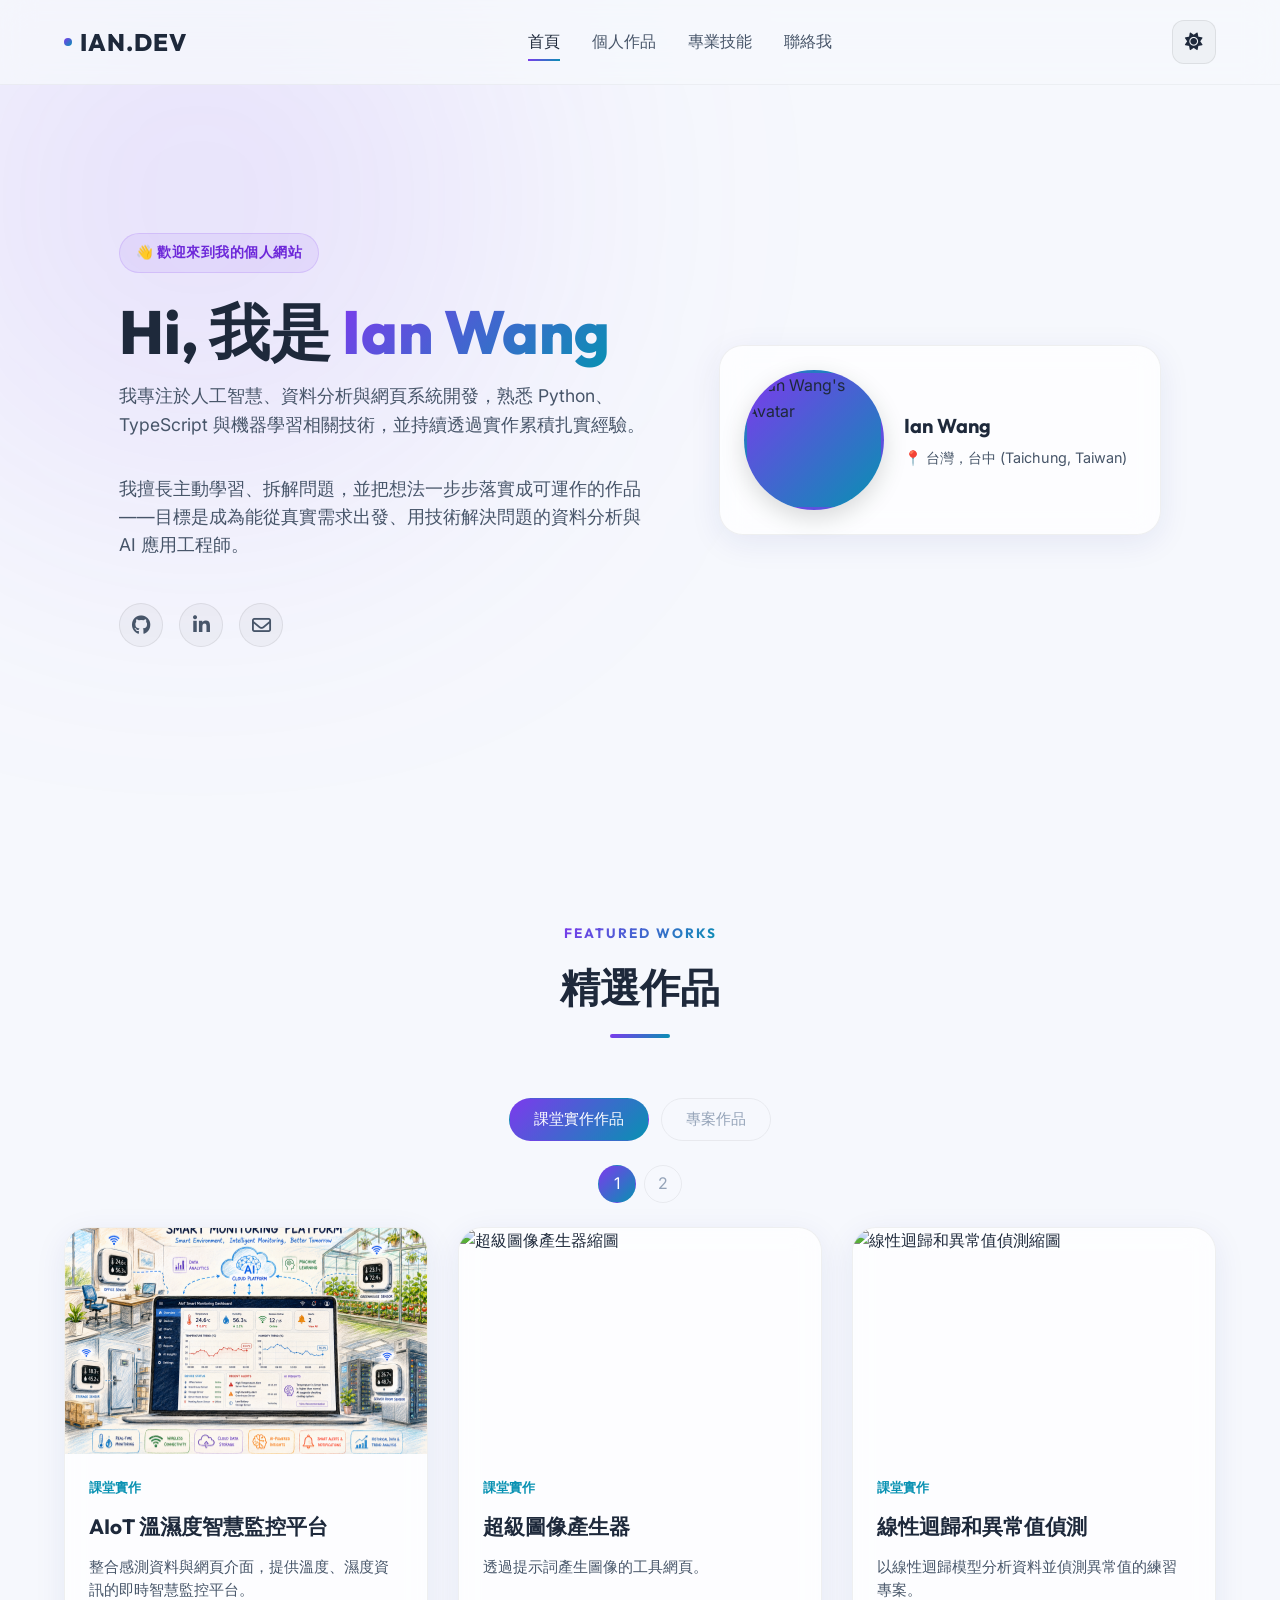
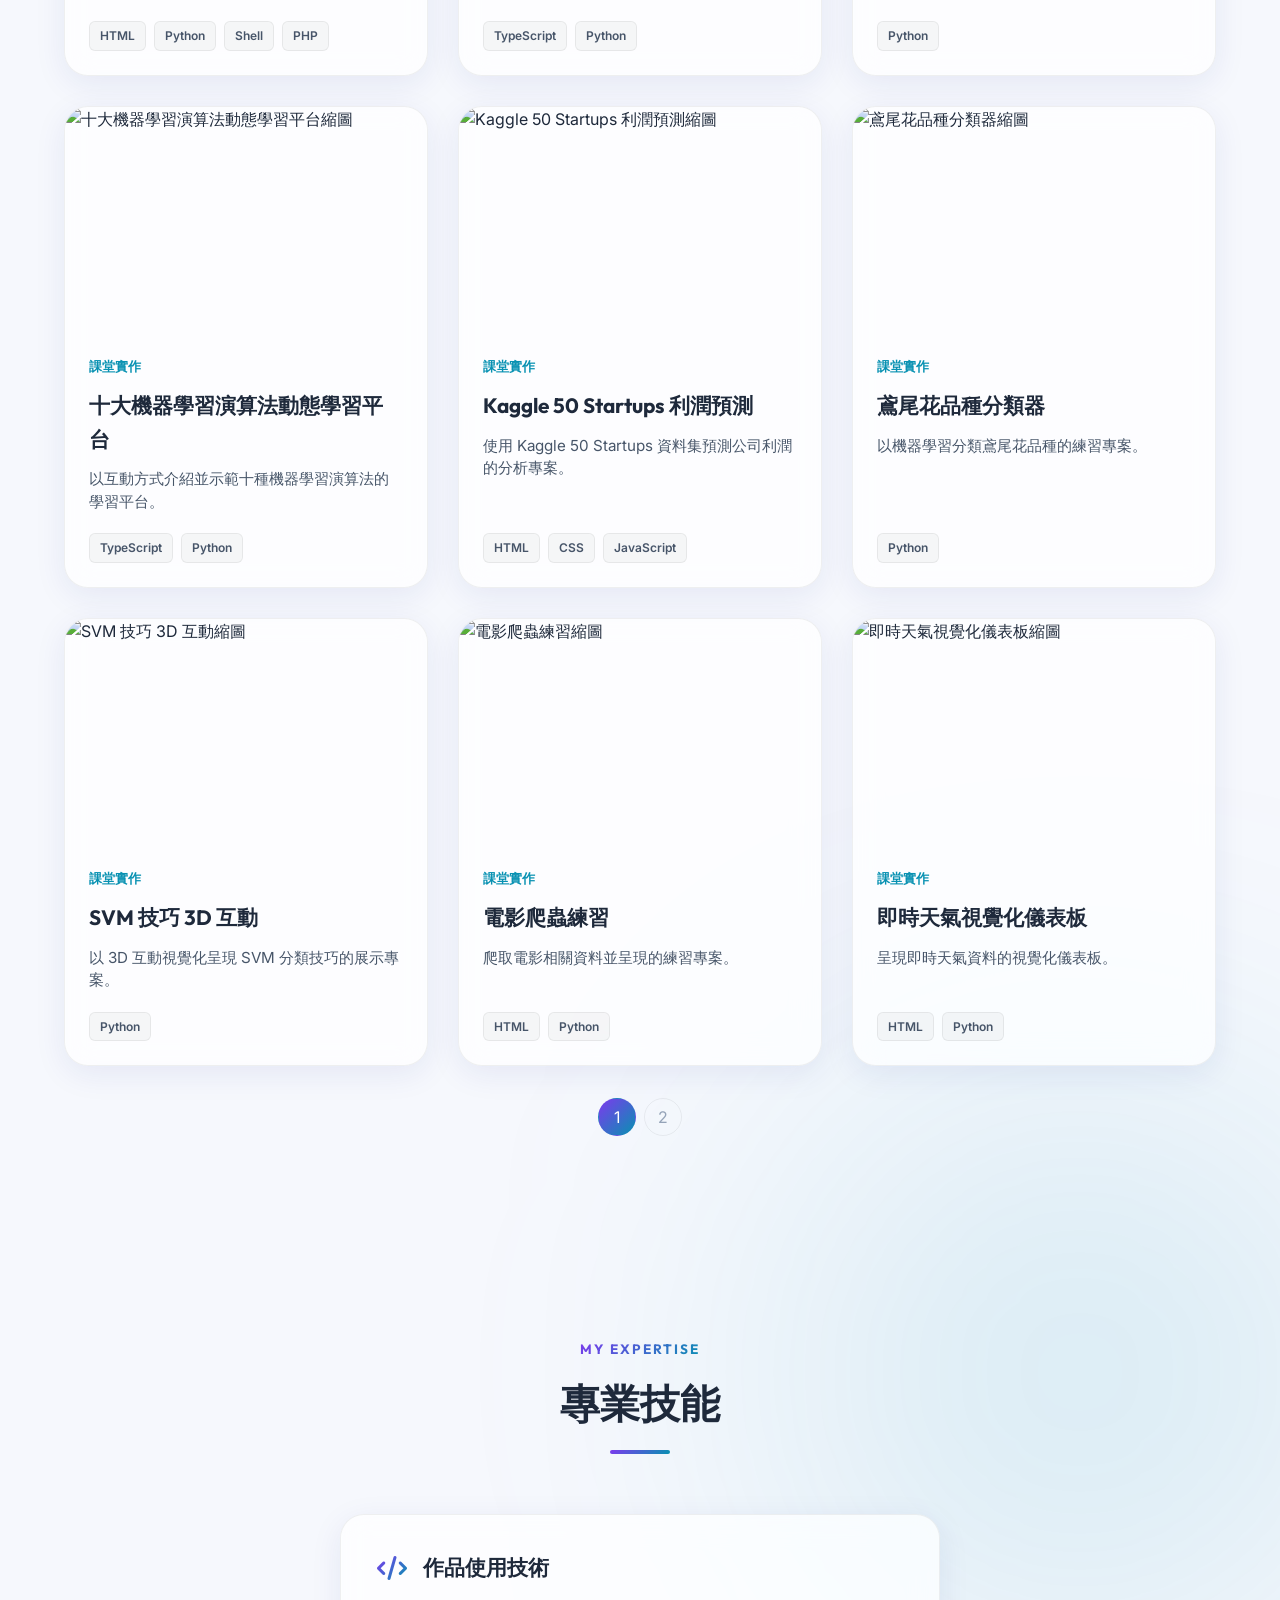
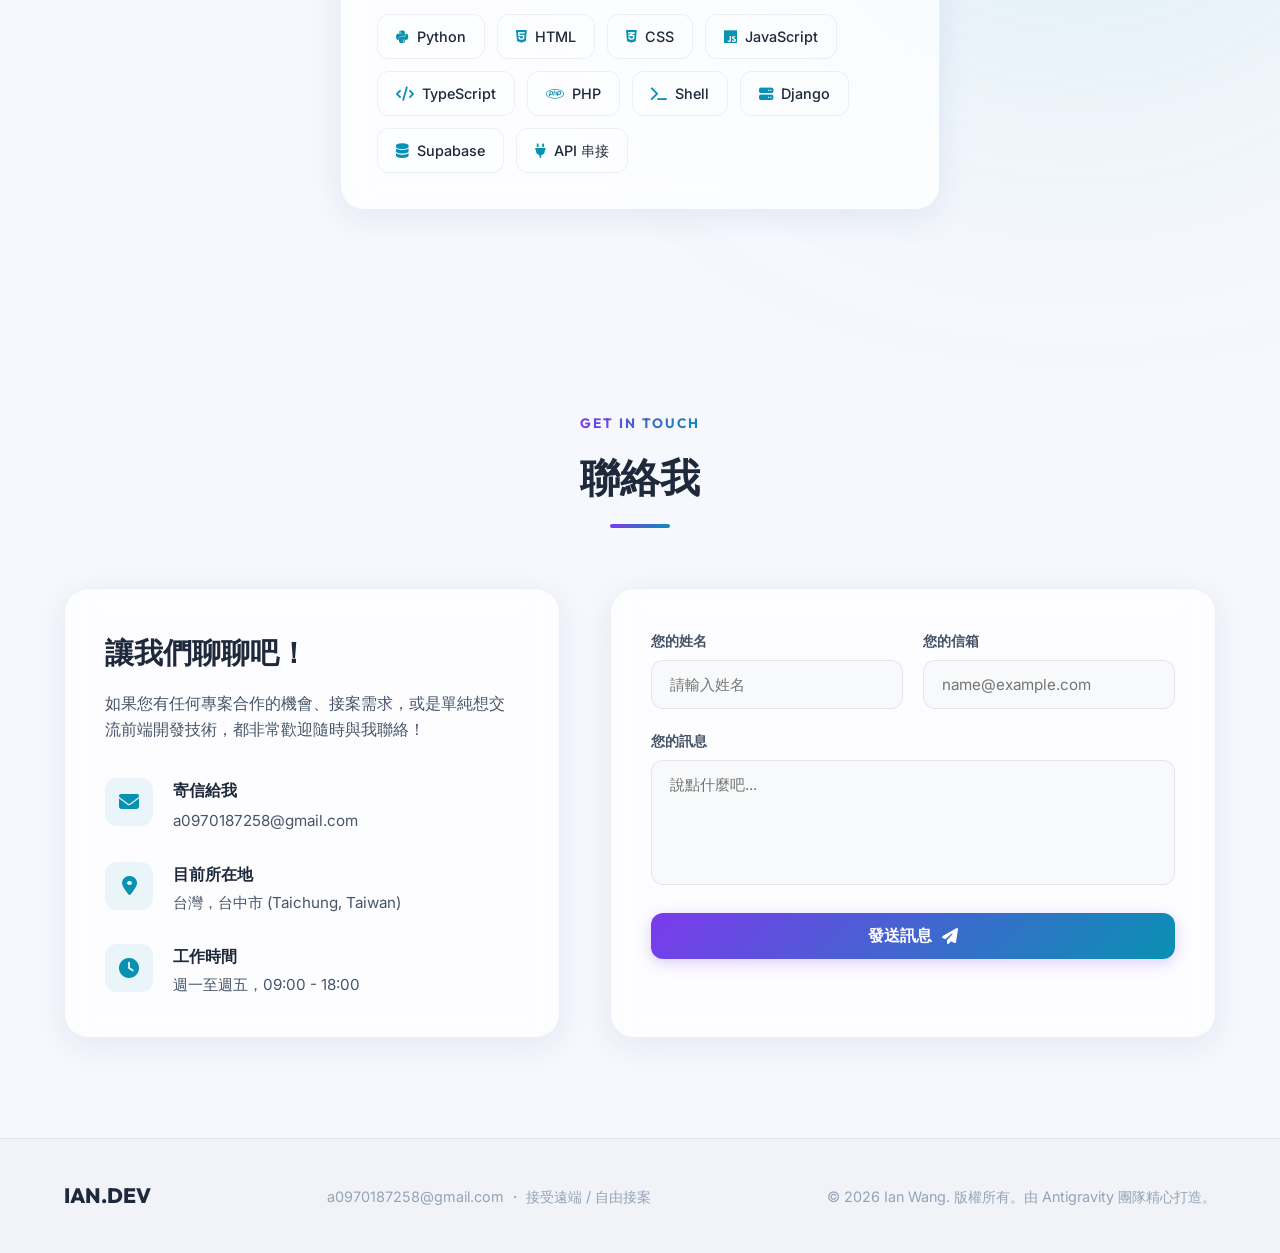
==== commit ed524a9e: "Add classroom pagination controls above projects" ====
--- a/index.html
+++ b/index.html
@@ -95,6 +95,7 @@
                 <button class="portfolio-tab-btn active" data-tab="tab-classroom">課堂實作作品</button>
                 <button class="portfolio-tab-btn" data-tab="tab-project">專案作品</button>
             </div>
+            <nav class="portfolio-pagination portfolio-pagination--top classroom-pagination" aria-label="課堂實作作品頁碼"></nav>
 
             <div class="portfolio-grid" id="tab-classroom">
                 <!-- AIoT 智慧監控平台 -->
@@ -307,9 +308,7 @@
                 <!-- 11 -->
                 <article class="project-card glass-card">
                     <a href="https://ian0629082.github.io/Flappy-Bird-AI/" target="_blank" rel="noopener" class="project-preview" aria-label="查看 Flappy-Bird-Neuro">
-                        <div class="project-placeholder-img proj-img-2">
-                            <i class="fa-solid fa-dove project-icon" aria-hidden="true"></i>
-                        </div>
+                        <img src="photo/Flappy-Bird-Neuro.png" alt="Flappy-Bird-Neuro 縮圖" class="project-thumb-img" loading="lazy">
                         <div class="project-overlay">
                             <span class="project-link"><i class="fa-solid fa-arrow-up-right-from-square"></i></span>
                         </div>
@@ -329,7 +328,7 @@
                     </div>
                 </article>
             </div>
-            <nav class="portfolio-pagination" id="classroom-pagination" aria-label="課堂實作作品頁碼"></nav>
+            <nav class="portfolio-pagination classroom-pagination" aria-label="課堂實作作品頁碼"></nav>
 
             <div class="portfolio-grid" id="tab-project" hidden>
                 <!-- Carbon Insight AI -->
--- a/style.css
+++ b/style.css
@@ -668,6 +668,11 @@
     margin-top: 32px;
 }
 
+.portfolio-pagination--top {
+    margin-top: -16px;
+    margin-bottom: 24px;
+}
+
 .portfolio-page-btn {
     width: 38px;
     height: 38px;
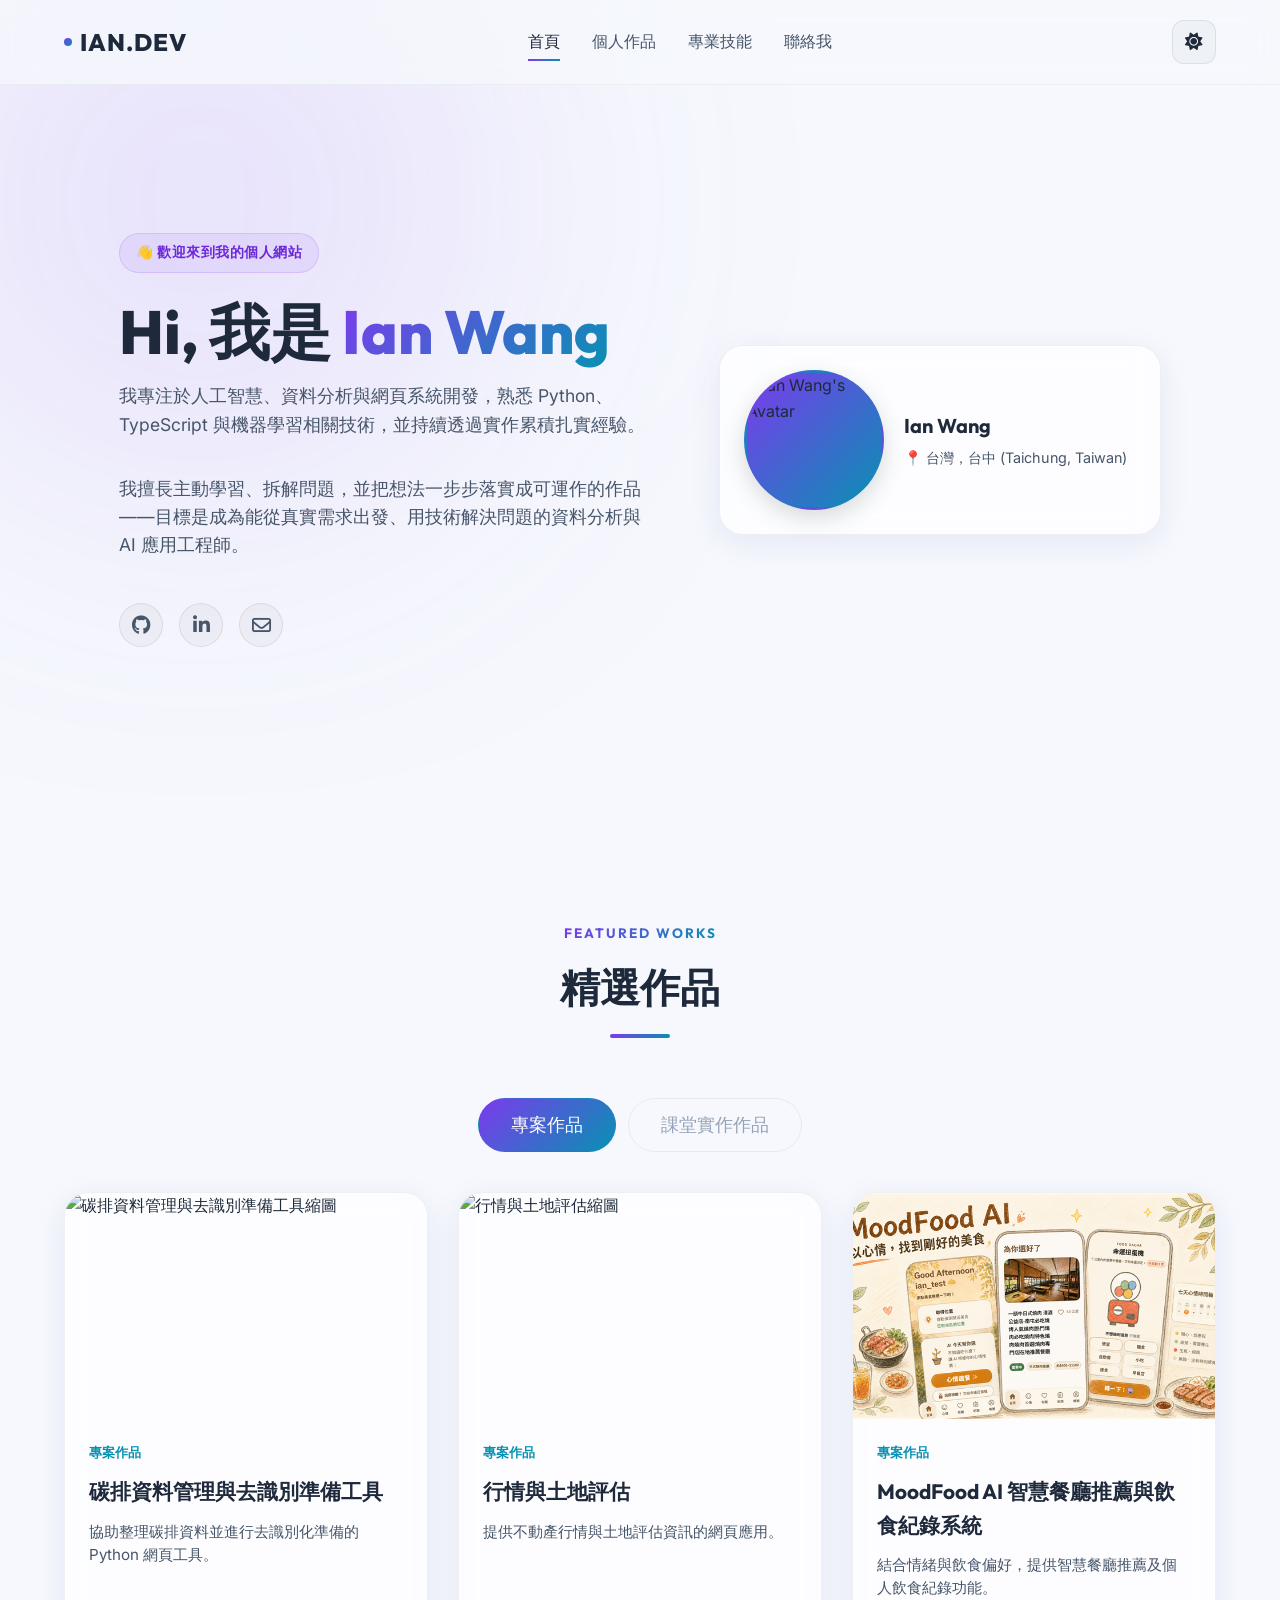
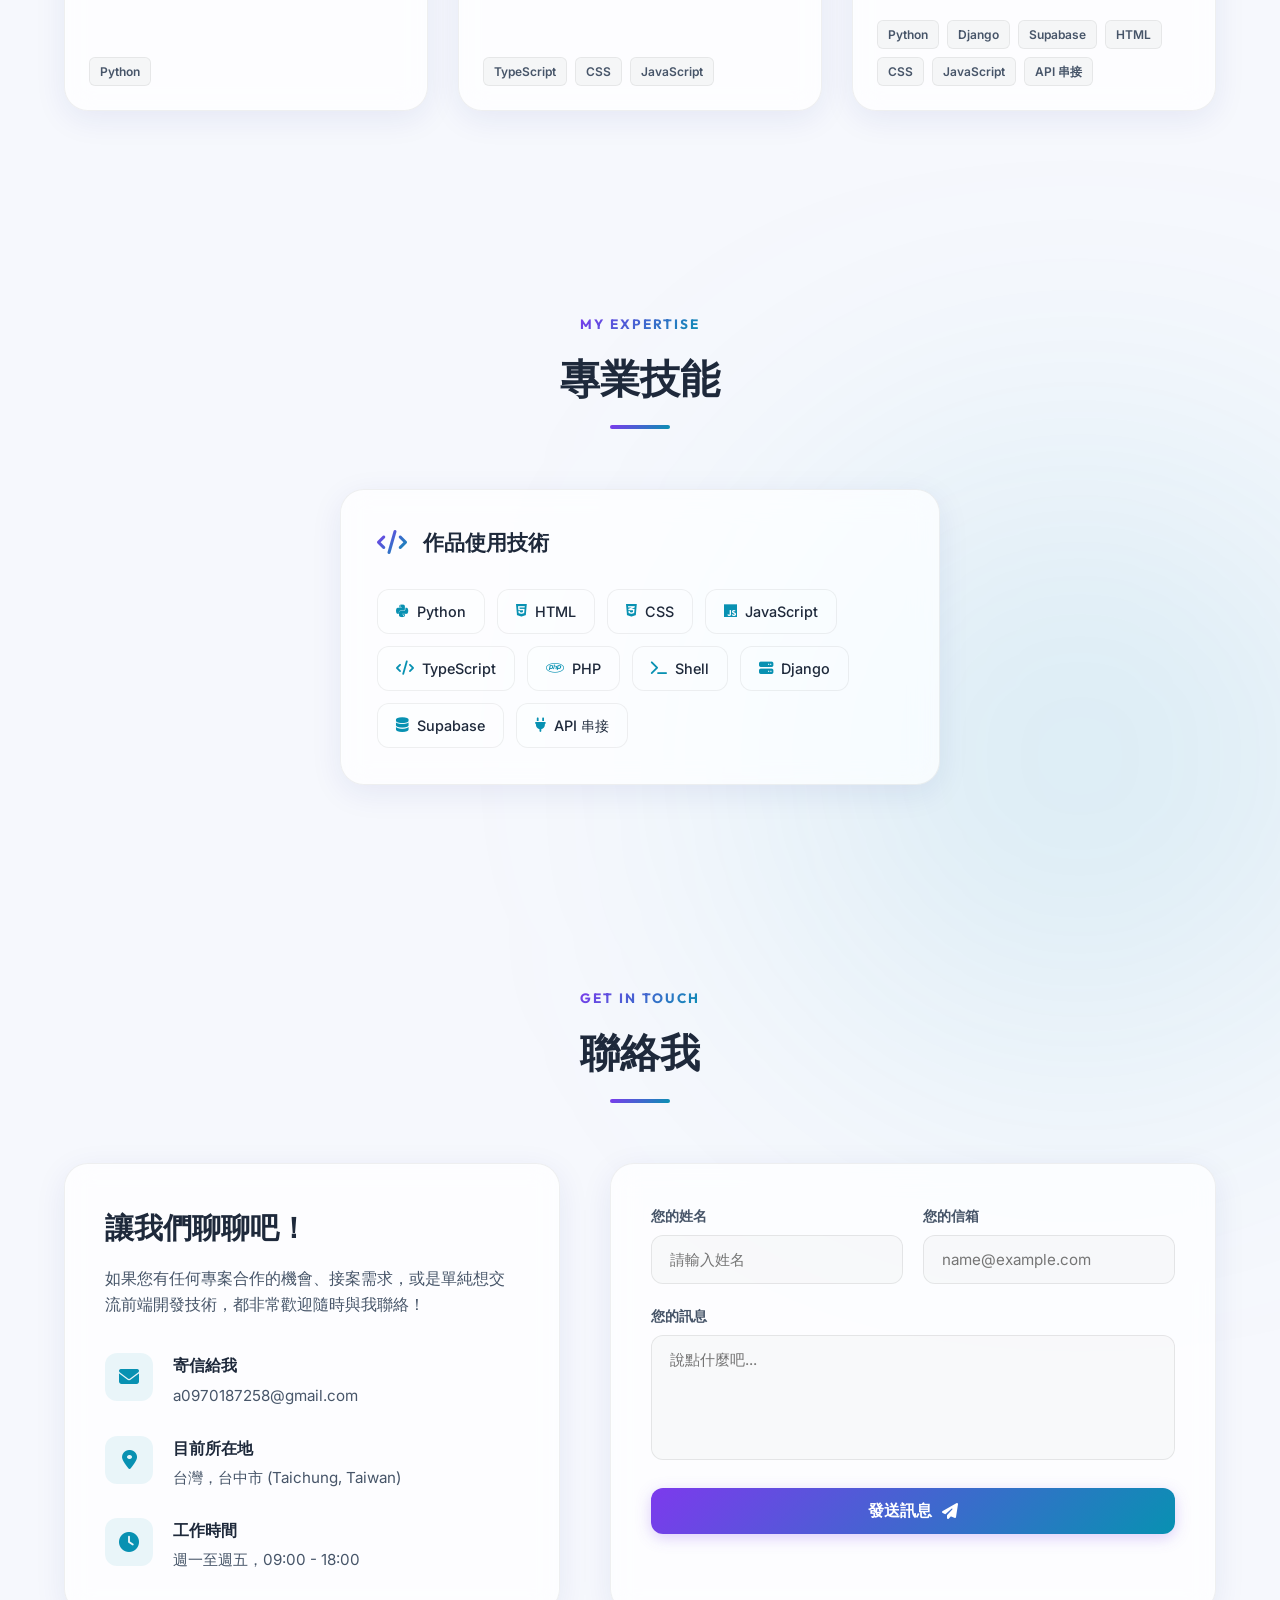
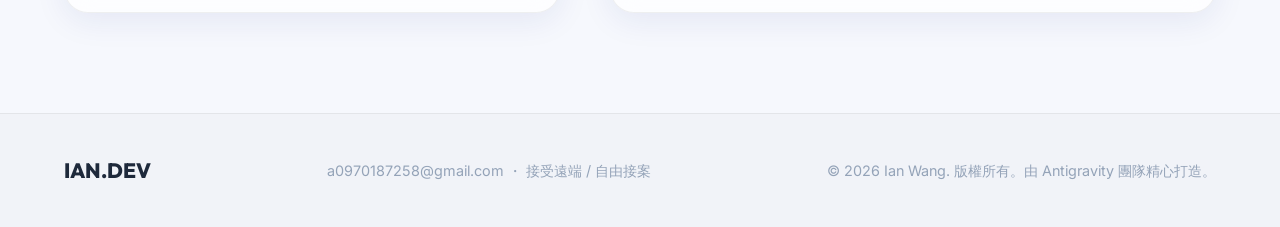
==== commit 3382ca6f: "Update portfolio tab and classroom ordering" ====
--- a/index.html
+++ b/index.html
@@ -92,12 +92,12 @@
             </div>
 
             <div class="portfolio-tabs">
-                <button class="portfolio-tab-btn active" data-tab="tab-classroom">課堂實作作品</button>
-                <button class="portfolio-tab-btn" data-tab="tab-project">專案作品</button>
-            </div>
-            <nav class="portfolio-pagination portfolio-pagination--top classroom-pagination" aria-label="課堂實作作品頁碼"></nav>
-
-            <div class="portfolio-grid" id="tab-classroom">
+                <button class="portfolio-tab-btn active" data-tab="tab-project">專案作品</button>
+                <button class="portfolio-tab-btn" data-tab="tab-classroom">課堂實作作品</button>
+            </div>
+            <nav class="portfolio-pagination portfolio-pagination--top classroom-pagination" aria-label="課堂實作作品頁碼" hidden></nav>
+
+            <div class="portfolio-grid" id="tab-classroom" hidden>
                 <!-- AIoT 智慧監控平台 -->
                 <article class="project-card glass-card">
                     <a href="https://aiot-new-five.vercel.app/" target="_blank" rel="noopener" class="project-preview" aria-label="查看 AIoT 溫濕度智慧監控平台">
@@ -328,9 +328,9 @@
                     </div>
                 </article>
             </div>
-            <nav class="portfolio-pagination classroom-pagination" aria-label="課堂實作作品頁碼"></nav>
-
-            <div class="portfolio-grid" id="tab-project" hidden>
+            <nav class="portfolio-pagination classroom-pagination" aria-label="課堂實作作品頁碼" hidden></nav>
+
+            <div class="portfolio-grid" id="tab-project">
                 <!-- Carbon Insight AI -->
                 <article class="project-card glass-card">
                     <a href="https://carbon-insight-ai.streamlit.app/" target="_blank" rel="noopener" class="project-preview" aria-label="查看碳排資料管理與去識別準備工具">
@@ -380,9 +380,7 @@
                 <!-- MoodFood AI -->
                 <article class="project-card glass-card">
                     <a href="https://moodfood.ai-future2026.com/login/" target="_blank" rel="noopener" class="project-preview" aria-label="查看 MoodFood AI 智慧餐廳推薦與飲食紀錄系統">
-                        <div class="project-placeholder-img proj-img-3">
-                            <i class="fa-solid fa-utensils project-icon" aria-hidden="true"></i>
-                        </div>
+                        <img src="photo/MoodFood AI 智慧餐廳推薦與飲食紀錄系統.png" alt="MoodFood AI 智慧餐廳推薦與飲食紀錄系統縮圖" class="project-thumb-img" loading="lazy">
                         <div class="project-overlay">
                             <span class="project-link"><i class="fa-solid fa-arrow-up-right-from-square"></i></span>
                         </div>
--- a/style.css
+++ b/style.css
@@ -623,13 +623,13 @@
 }
 
 .portfolio-tab-btn {
-    padding: 10px 24px;
+    padding: 14px 32px;
     border-radius: 999px;
     border: 1px solid var(--card-border);
     background: transparent;
     color: var(--text-muted);
     font-family: var(--font-body);
-    font-size: 0.95rem;
+    font-size: 1.1rem;
     font-weight: 500;
     cursor: pointer;
     transition: all var(--transition-fast) ease;
@@ -671,6 +671,10 @@
 .portfolio-pagination--top {
     margin-top: -16px;
     margin-bottom: 24px;
+}
+
+.portfolio-pagination[hidden] {
+    display: none;
 }
 
 .portfolio-page-btn {
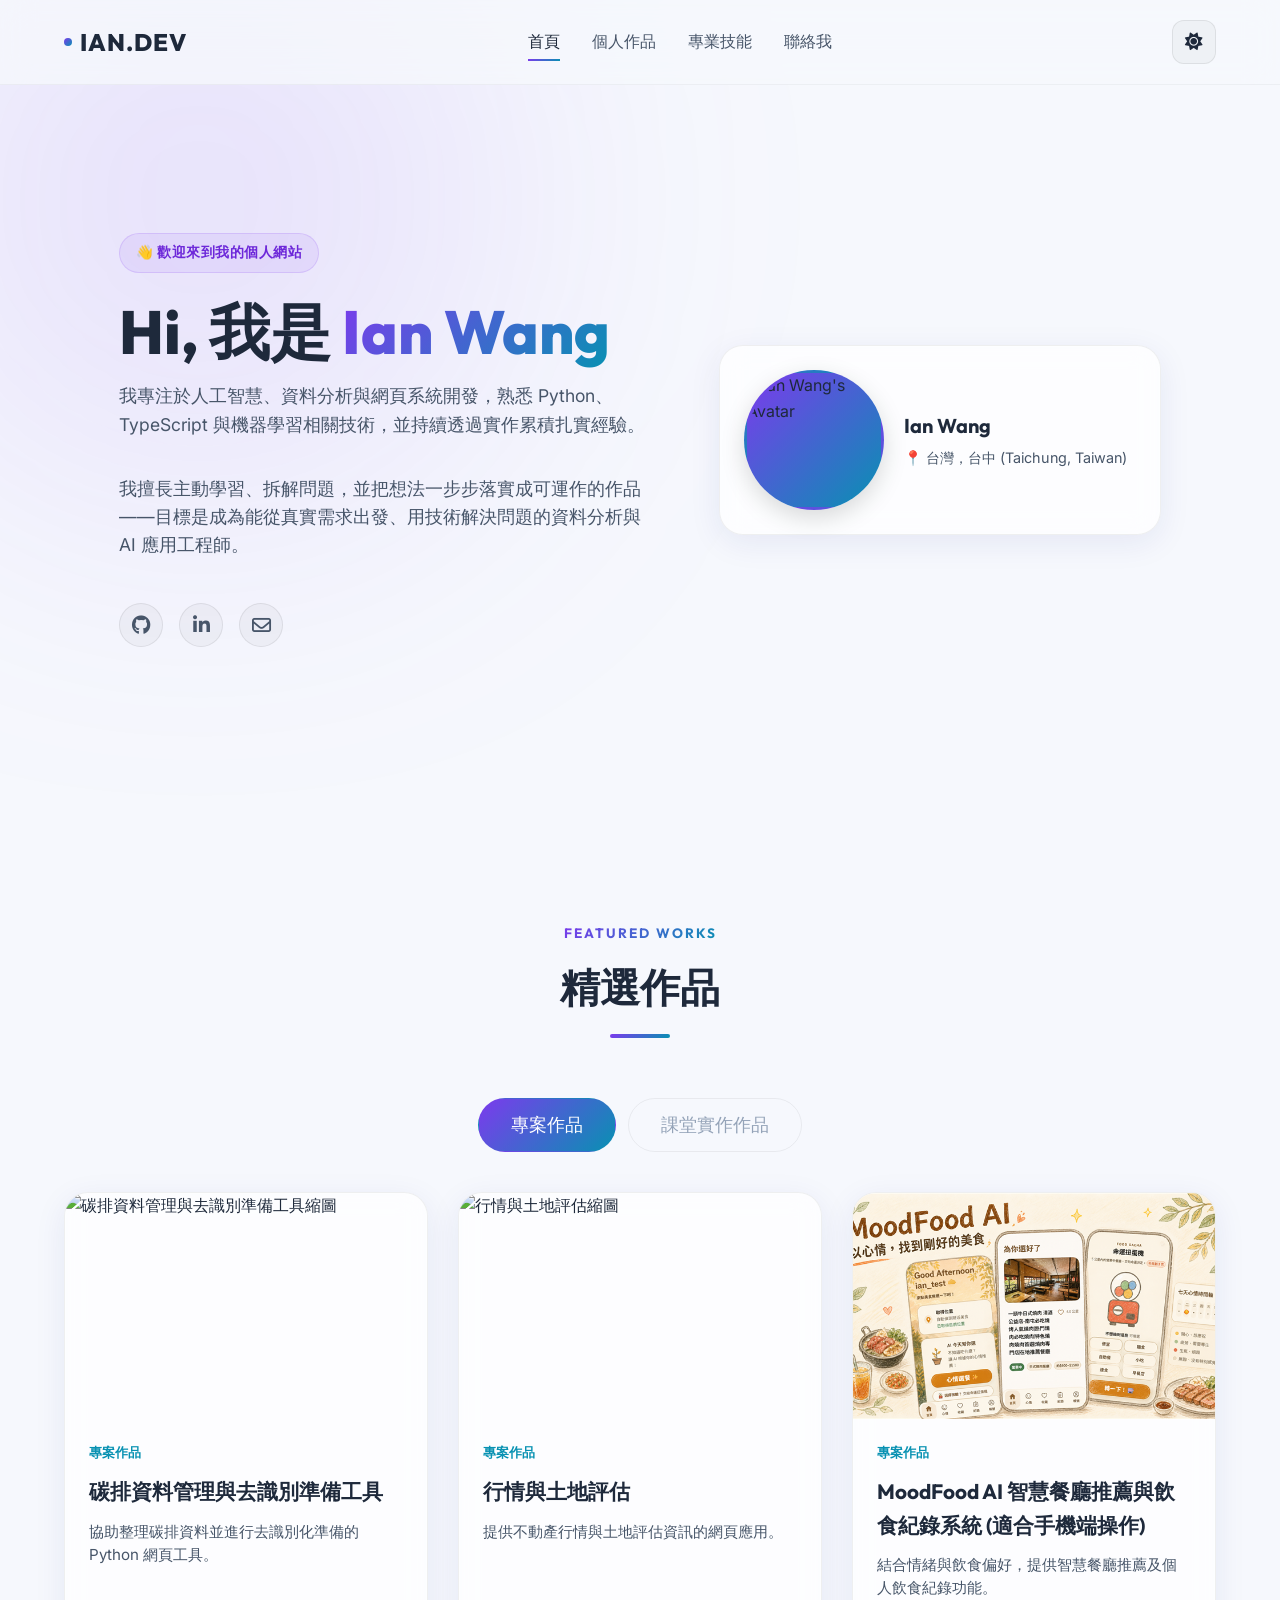
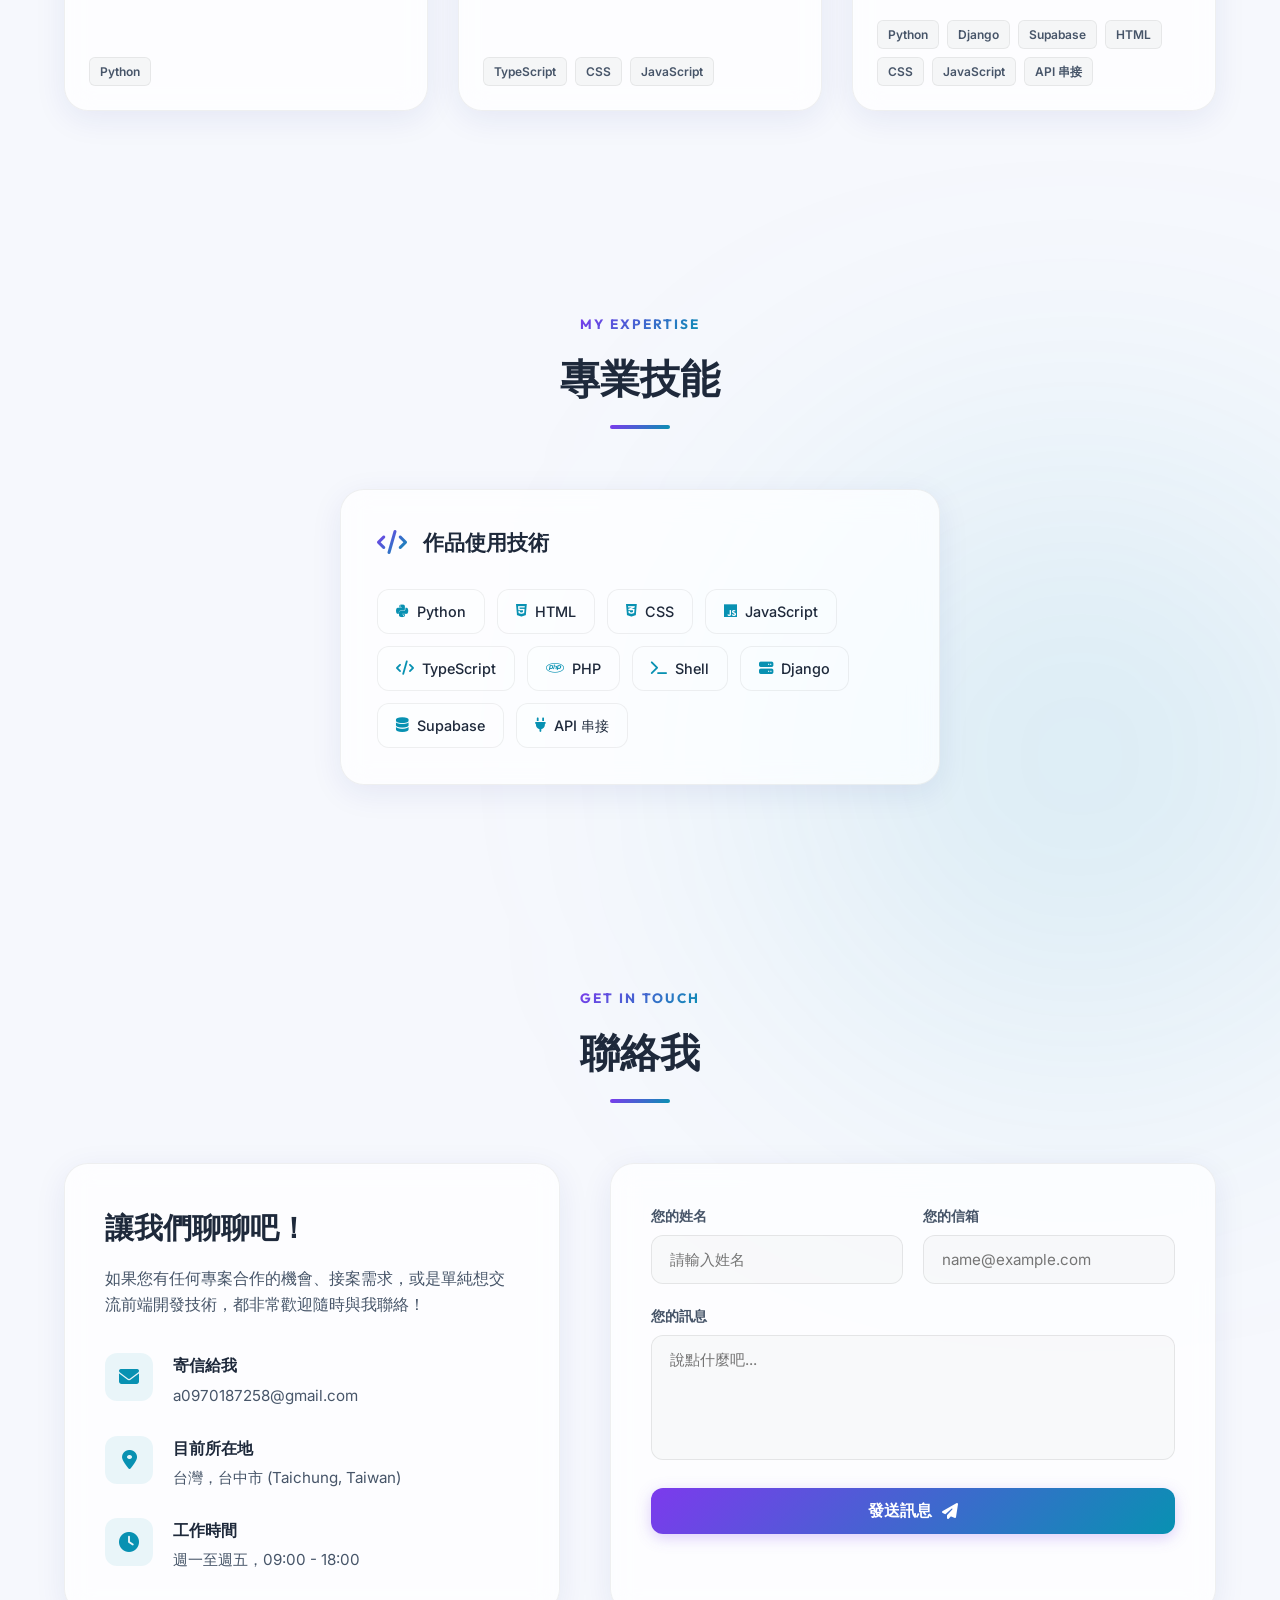
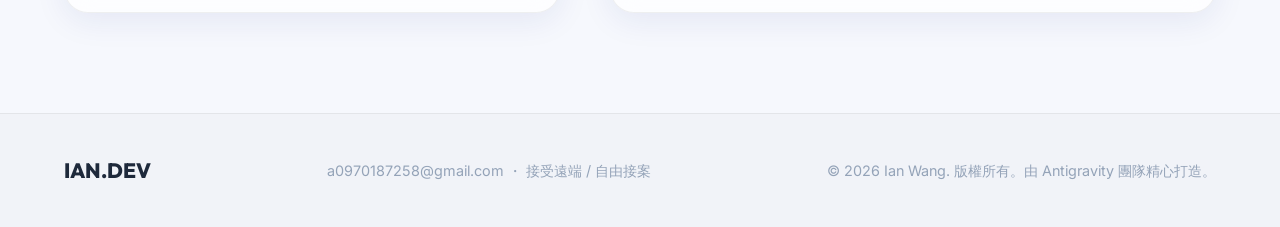
==== commit 9a4e057b: "Update MoodFood project title" ====
--- a/index.html
+++ b/index.html
@@ -389,7 +389,7 @@
                         <div class="project-meta">
                             <span class="project-tag">專案作品</span>
                         </div>
-                        <h3 class="project-title">MoodFood AI 智慧餐廳推薦與飲食紀錄系統</h3>
+                        <h3 class="project-title">MoodFood AI 智慧餐廳推薦與飲食紀錄系統 (適合手機端操作)</h3>
                         <p class="project-desc">
                             結合情緒與飲食偏好，提供智慧餐廳推薦及個人飲食紀錄功能。
                         </p>
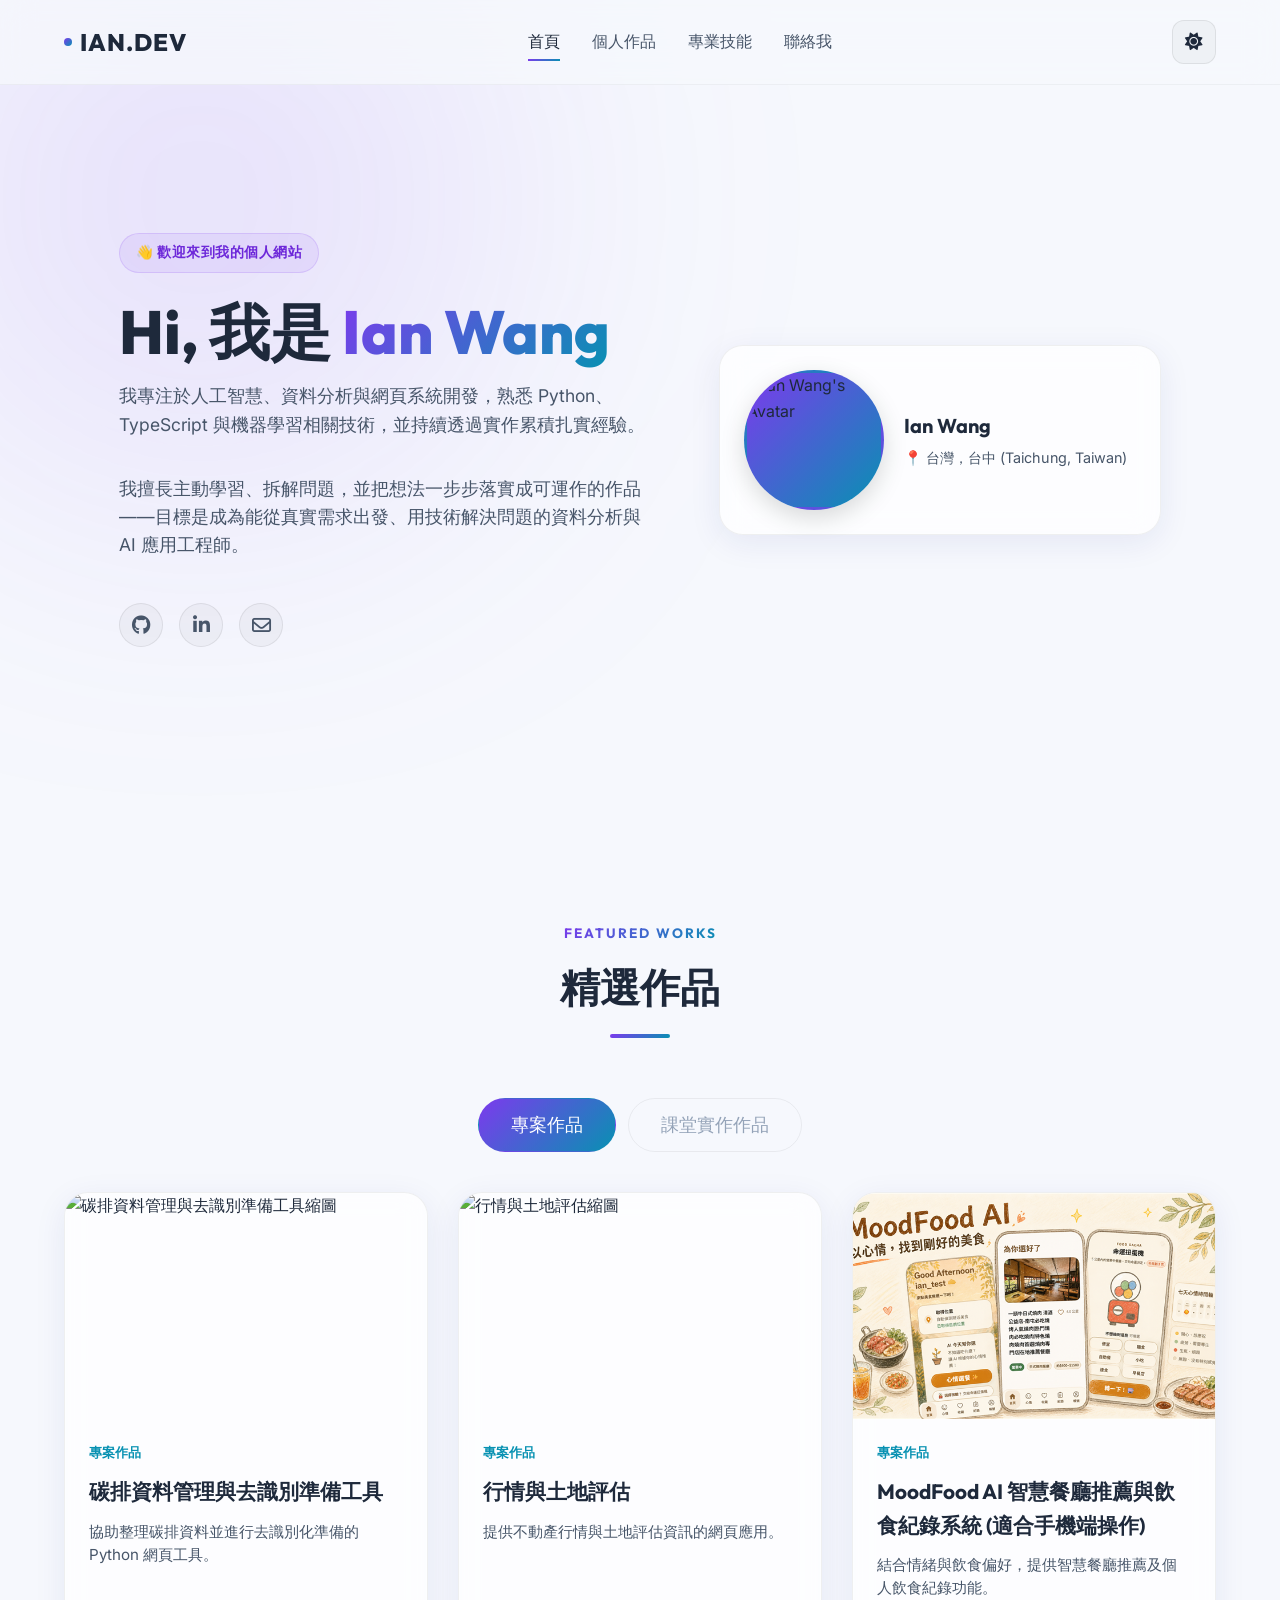
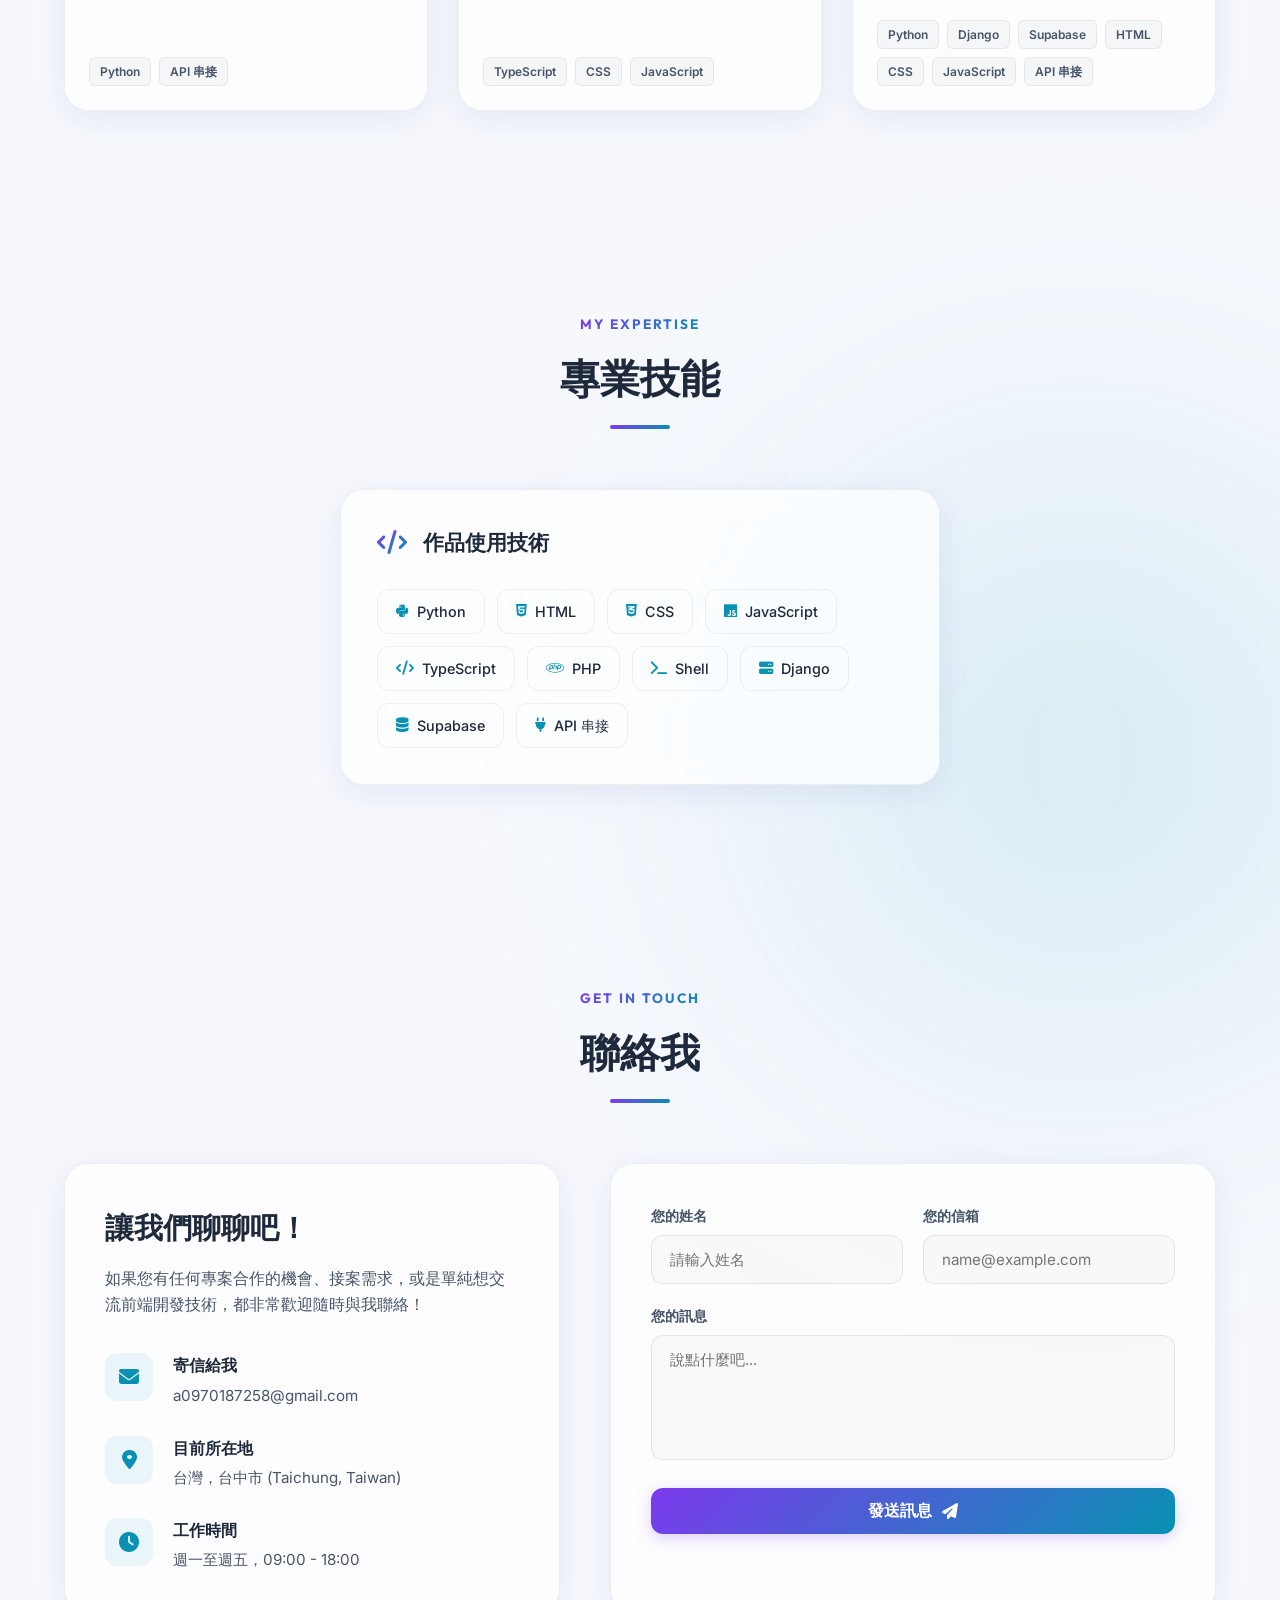
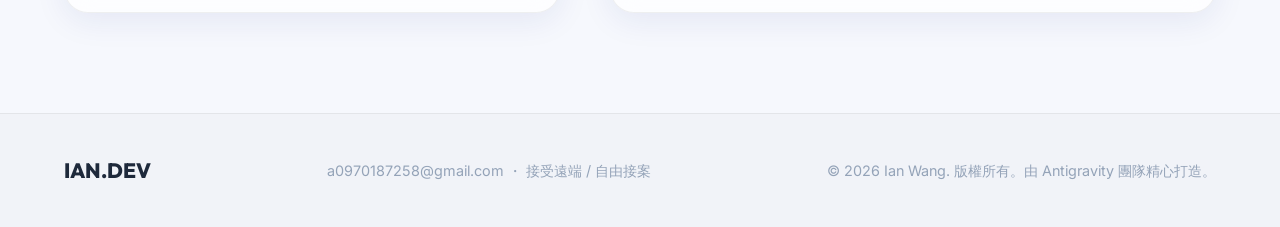
==== commit a998d8b5: "Add API integration project tag" ====
--- a/index.html
+++ b/index.html
@@ -349,6 +349,7 @@
                         </p>
                         <div class="project-tech">
                             <span>Python</span>
+                            <span>API 串接</span>
                         </div>
                     </div>
                 </article>
